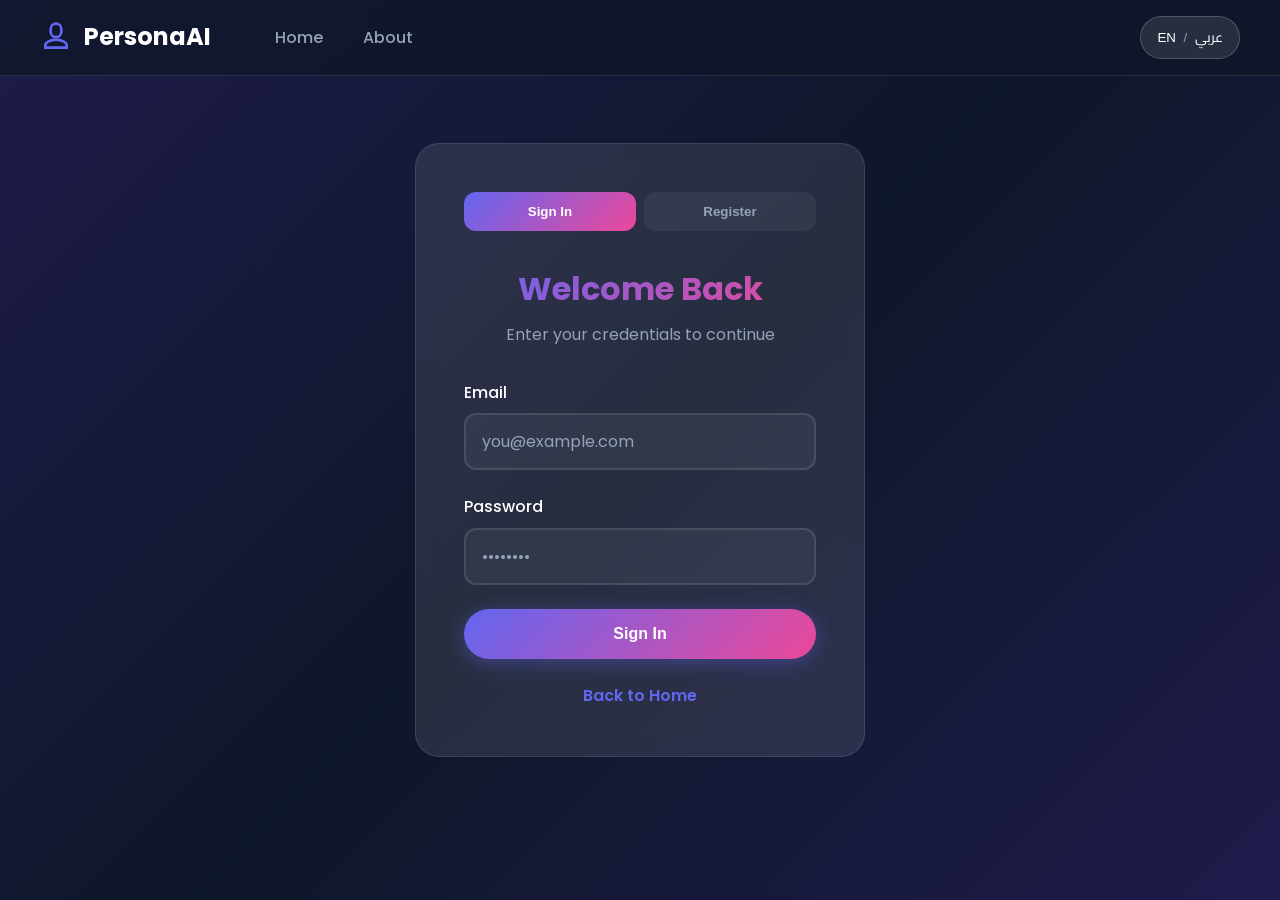
==== profile.html @ 6e39f54a "fix: simplified Flask for Vercel zero-config" ====
<!DOCTYPE html>
<html lang="en" dir="ltr">
<head>
    <meta charset="UTF-8">
    <meta name="viewport" content="width=device-width, initial-scale=1.0">
    <title>My Profile - PersonaAI</title>
    <link rel="preconnect" href="https://fonts.googleapis.com">
    <link rel="preconnect" href="https://fonts.gstatic.com" crossorigin>
    <link href="https://fonts.googleapis.com/css2?family=Cairo:wght@400;600;700&family=Poppins:wght@400;500;600;700&display=swap" rel="stylesheet">
    <link rel="stylesheet" href="css/style.css">
    <style>
        .page-content {
            padding-top: 100px;
            min-height: 100vh;
        }
        
        .profile-container {
            max-width: 1000px;
            margin: 0 auto;
            padding: 2rem;
            animation: fadeIn 0.5s ease;
        }
        
        @keyframes fadeIn {
            from { opacity: 0; transform: translateY(20px); }
            to { opacity: 1; transform: translateY(0); }
        }
        
        .profile-header {
            text-align: center;
            margin-bottom: 2.5rem;
        }
        
        .profile-header h1 {
            font-size: 2.5rem;
            background: var(--gradient-primary);
            -webkit-background-clip: text;
            -webkit-text-fill-color: transparent;
            background-clip: text;
            margin-bottom: 0.5rem;
        }
        
        .user-info-card {
            background: var(--bg-card);
            border: 1px solid rgba(255, 255, 255, 0.1);
            border-radius: 1.5rem;
            padding: 2rem;
            margin-bottom: 2rem;
            backdrop-filter: blur(10px);
            transition: all 0.3s ease;
        }
        
        .user-info-card:hover {
            border-color: var(--primary);
        }
        
        .user-name-display {
            font-size: 2rem;
            font-weight: 700;
            margin-bottom: 0.5rem;
        }
        
        .user-email-display {
            color: var(--text-secondary);
            font-size: 1.1rem;
            margin-bottom: 1.5rem;
        }
        
        .user-details-grid {
            display: grid;
            grid-template-columns: repeat(auto-fit, minmax(200px, 1fr));
            gap: 1.5rem;
        }
        
        .detail-card {
            background: rgba(99, 102, 241, 0.1);
            padding: 1.25rem;
            border-radius: 1rem;
            transition: all 0.3s ease;
        }
        
        .detail-card:hover {
            background: rgba(99, 102, 241, 0.15);
            transform: translateY(-2px);
        }
        
        .detail-label {
            font-size: 0.9rem;
            color: var(--text-secondary);
            margin-bottom: 0.5rem;
        }
        
        .detail-value {
            font-size: 1.2rem;
            font-weight: 600;
            color: var(--primary);
        }
        
        .section-card {
            background: var(--bg-card);
            border: 1px solid rgba(255, 255, 255, 0.1);
            border-radius: 1.5rem;
            padding: 2rem;
            margin-bottom: 2rem;
            backdrop-filter: blur(10px);
            transition: all 0.3s ease;
        }
        
        .section-card:hover {
            border-color: var(--primary);
        }
        
        .section-card h2 {
            font-size: 1.5rem;
            color: var(--primary);
            margin-bottom: 1.5rem;
        }
        
        .personality-type-display {
            text-align: center;
            padding: 2rem;
            background: linear-gradient(135deg, rgba(99, 102, 241, 0.15) 0%, rgba(236, 72, 153, 0.15) 100%);
            border-radius: 1rem;
            margin-bottom: 1.5rem;
        }
        
        .personality-type-display h3 {
            font-size: 1.5rem;
            color: var(--secondary);
            margin-bottom: 0.5rem;
        }
        
        .personality-type-display p {
            color: var(--text-secondary);
        }
        
        .trait-row {
            margin-bottom: 1.25rem;
        }
        
        .trait-header {
            display: flex;
            justify-content: space-between;
            margin-bottom: 0.5rem;
        }
        
        .trait-name {
            font-weight: 600;
        }
        
        .trait-score {
            color: var(--primary);
            font-weight: 700;
        }
        
        .trait-bar-bg {
            background: rgba(255, 255, 255, 0.1);
            border-radius: 10px;
            height: 20px;
            overflow: hidden;
        }
        
        .trait-bar {
            height: 100%;
            background: var(--gradient-primary);
            border-radius: 10px;
            transition: width 1s ease;
        }
        
        .career-grid-display {
            display: grid;
            grid-template-columns: repeat(auto-fit, minmax(250px, 1fr));
            gap: 1.5rem;
        }
        
        .career-item {
            background: rgba(255, 255, 255, 0.05);
            border: 1px solid rgba(255, 255, 255, 0.1);
            border-radius: 1rem;
            padding: 1.5rem;
            transition: all 0.3s ease;
        }
        
        .career-item:hover {
            border-color: var(--primary);
            transform: translateY(-5px);
            box-shadow: 0 10px 30px rgba(99, 102, 241, 0.2);
        }
        
        .career-title {
            font-size: 1.1rem;
            font-weight: 700;
            color: var(--primary);
            margin-bottom: 0.75rem;
        }
        
        .career-match-badge {
            display: inline-block;
            background: var(--gradient-primary);
            color: white;
            padding: 0.25rem 0.75rem;
            border-radius: 1rem;
            font-size: 0.85rem;
            font-weight: 600;
            margin-bottom: 0.75rem;
        }
        
        .career-description {
            color: var(--text-secondary);
            font-size: 0.95rem;
            line-height: 1.5;
        }
        
        .action-buttons {
            display: flex;
            gap: 1.5rem;
            justify-content: center;
            margin-top: 2rem;
            flex-wrap: wrap;
        }
        
        .action-btn {
            padding: 1rem 2rem;
            border: none;
            border-radius: 3rem;
            font-size: 1rem;
            font-weight: 600;
            cursor: pointer;
            transition: all 0.3s ease;
            text-decoration: none;
            text-align: center;
        }
        
        .btn-action-primary {
            background: var(--gradient-primary);
            color: white;
            box-shadow: 0 4px 20px rgba(99, 102, 241, 0.4);
        }
        
        .btn-action-primary:hover {
            transform: translateY(-3px);
            box-shadow: 0 8px 30px rgba(99, 102, 241, 0.6);
        }
        
        .btn-action-secondary {
            background: rgba(255, 255, 255, 0.1);
            color: white;
            border: 2px solid rgba(255, 255, 255, 0.2);
        }
        
        .btn-action-secondary:hover {
            background: rgba(255, 255, 255, 0.2);
            border-color: var(--primary);
        }
        
        .btn-action-danger {
            background: rgba(239, 68, 68, 0.2);
            color: #ef4444;
            border: 2px solid transparent;
        }
        
        .btn-action-danger:hover {
            background: rgba(239, 68, 68, 0.3);
            border-color: #ef4444;
        }
        
        .loading-state {
            text-align: center;
            padding: 4rem 2rem;
        }
        
        .spinner {
            width: 50px;
            height: 50px;
            border: 4px solid rgba(255, 255, 255, 0.1);
            border-top-color: var(--primary);
            border-radius: 50%;
            animation: spin 1s linear infinite;
            margin: 0 auto 1.5rem;
        }
        
        @keyframes spin {
            to { transform: rotate(360deg); }
        }
        
        .logout-section {
            text-align: center;
            margin-top: 3rem;
            padding-top: 2rem;
            border-top: 1px solid rgba(255, 255, 255, 0.1);
        }
        
        .users-grid-display {
            display: grid;
            grid-template-columns: repeat(auto-fit, minmax(220px, 1fr));
            gap: 1.5rem;
        }
        
        .user-card {
            background: rgba(255, 255, 255, 0.05);
            border: 1px solid rgba(255, 255, 255, 0.1);
            border-radius: 1rem;
            padding: 1.5rem;
            cursor: pointer;
            transition: all 0.3s ease;
            text-align: center;
        }
        
        .user-card:hover {
            border-color: var(--primary);
            transform: translateY(-5px);
            box-shadow: 0 10px 30px rgba(99, 102, 241, 0.2);
        }
        
        .user-card-avatar {
            width: 60px;
            height: 60px;
            background: var(--gradient-primary);
            border-radius: 50%;
            display: flex;
            align-items: center;
            justify-content: center;
            font-size: 1.5rem;
            font-weight: 700;
            margin: 0 auto 1rem;
        }
        
        .user-card-name {
            font-size: 1.1rem;
            font-weight: 600;
            margin-bottom: 0.5rem;
            color: var(--text-primary);
        }
        
        .user-card-goal {
            font-size: 0.85rem;
            color: var(--text-secondary);
            margin-bottom: 0.75rem;
            display: -webkit-box;
            -webkit-line-clamp: 2;
            -webkit-box-orient: vertical;
            overflow: hidden;
        }
        
        .user-card-match {
            display: inline-block;
            background: rgba(16, 185, 129, 0.2);
            color: #10b981;
            padding: 0.25rem 0.75rem;
            border-radius: 1rem;
            font-size: 0.85rem;
            font-weight: 600;
        }
        
        .similarity-bar {
            height: 6px;
            background: rgba(255, 255, 255, 0.1);
            border-radius: 3px;
            margin-top: 1rem;
            overflow: hidden;
        }
        
        .similarity-bar-fill {
            height: 100%;
            background: var(--gradient-primary);
            border-radius: 3px;
            transition: width 1s ease;
        }
        
        .view-profile-btn {
            display: inline-block;
            margin-top: 1rem;
            padding: 0.5rem 1rem;
            background: transparent;
            border: 1px solid var(--primary);
            color: var(--primary);
            border-radius: 2rem;
            font-size: 0.85rem;
            font-weight: 500;
            cursor: pointer;
            transition: all 0.3s ease;
            text-decoration: none;
        }
        
        .view-profile-btn:hover {
            background: var(--primary);
            color: white;
        }
        
        .empty-state {
            text-align: center;
            padding: 3rem 2rem;
            color: var(--text-secondary);
        }
        
        .empty-state-icon {
            font-size: 3rem;
            margin-bottom: 1rem;
            opacity: 0.5;
        }
        
        @media (max-width: 768px) {
            .profile-container {
                padding: 1rem;
            }
            
            .user-details-grid {
                grid-template-columns: 1fr;
            }
            
            .career-grid-display {
                grid-template-columns: 1fr;
            }
            
            .users-grid-display {
                grid-template-columns: 1fr;
            }
            
            .action-buttons {
                flex-direction: column;
            }
            
            .action-btn {
                width: 100%;
            }
        }
    </style>
</head>
<body>
    <nav class="navbar">
        <div class="nav-container">
            <a href="index.html" class="logo">
                <svg class="logo-icon" viewBox="0 0 24 24" fill="none" stroke="currentColor" stroke-width="2">
                    <path d="M12 2a4 4 0 0 1 4 4v2a4 4 0 0 1-8 0V6a4 4 0 0 1 4-4z"/>
                    <path d="M12 14c-4 0-8 2-8 4v2h16v-2c0-2-4-4-8-4z"/>
                </svg>
                <span data-i18n="logo">PersonaAI</span>
            </a>
            
            <button class="mobile-menu-btn" onclick="toggleMobileMenu()">
                <span></span>
                <span></span>
                <span></span>
            </button>
            
            <div class="nav-menu" id="navMenu">
                <ul class="nav-links">
                    <li><a href="index.html" class="nav-link">Home</a></li>
                    <li><a href="index.html#about" class="nav-link">About</a></li>
                </ul>
                
                <div class="nav-actions">
                    <div class="nav-user" id="navUserProfile">
                        <a href="profile.html" class="nav-profile-link">
                            <div class="user-avatar" id="userAvatar">U</div>
                            <span class="user-name" id="userName">User</span>
                        </a>
                        <a href="#" class="btn btn-outline btn-logout" onclick="handleLogout()">
                            <svg viewBox="0 0 24 24" fill="none" stroke="currentColor" stroke-width="2">
                                <path d="M9 21H5a2 2 0 0 1-2-2V5a2 2 0 0 1 2-2h4"/>
                                <polyline points="16,17 21,12 16,7"/>
                                <line x1="21" y1="12" x2="9" y2="12"/>
                            </svg>
                        </a>
                    </div>
                    
                    <button class="lang-toggle" onclick="toggleLanguage()">
                        <span class="lang-en">EN</span>
                        <span class="lang-separator">/</span>
                        <span class="lang-ar">عربي</span>
                    </button>
                </div>
            </div>
        </div>
    </nav>

    <div class="page-content">
        <div class="profile-container">
            <div class="profile-header">
                <h1 data-i18n="myProfile">My Profile</h1>
            </div>
            
            <div id="loading">
                <div class="loading-state">
                    <div class="spinner"></div>
                    <p data-i18n="loading">Loading profile...</p>
                </div>
            </div>
            
            <div id="content" style="display: none;">
                <div class="user-info-card">
                    <div class="user-name-display" id="userNameDisplay">Loading...</div>
                    <div class="user-email-display" id="userEmailDisplay">...</div>
                    <div class="user-details-grid">
                        <div class="detail-card">
                            <div class="detail-label" data-i18n="ageLabel">Age</div>
                            <div class="detail-value" id="userAge">-</div>
                        </div>
                        <div class="detail-card">
                            <div class="detail-label" data-i18n="careerGoal">Career Goal</div>
                            <div class="detail-value" id="userGoal">-</div>
                        </div>
                    </div>
                </div>
                
                <div class="section-card" id="personalitySection" style="display: none;">
                    <h2 data-i18n="myTraits">My Personality Traits</h2>
                    
                    <div class="personality-type-display">
                        <h3 id="personalityType">Loading...</h3>
                        <p data-i18n="dominantType">Your dominant personality type</p>
                    </div>
                    
                    <div id="traitsContainer"></div>
                </div>
                
                <div class="section-card" id="careersSection" style="display: none;">
                    <h2 data-i18n="myCareers">My Career Matches</h2>
                    <div class="career-grid-display" id="careersContainer"></div>
                </div>
                
                <div class="section-card" id="similarUsersSection" style="display: none;">
                    <h2 data-i18n="similarUsers">People Like You</h2>
                    <p style="color: var(--text-secondary); margin-bottom: 1.5rem;" data-i18n="similarUsersDesc">Connect with people who share similar personality traits and goals</p>
                    <div class="users-grid-display" id="similarUsersContainer"></div>
                </div>
                
                <div class="action-buttons">
                    <a href="quiz-FIXED.html" class="action-btn btn-action-primary" data-i18n="retakeQuiz">Take Quiz Again</a>
                    <a href="index.html" class="action-btn btn-action-secondary" data-i18n="home">Home</a>
                </div>
                
                <div class="logout-section">
                    <button onclick="logout()" class="action-btn btn-action-danger" data-i18n="logoutBtn">Logout</button>
                </div>
            </div>
        </div>
    </div>
    
    <script src="js/i18n.js"></script>
    <script src="js/main.js"></script>
    <script>
        document.addEventListener('DOMContentLoaded', () => {
            loadProfile();
        });
        
        async function loadProfile() {
            const user = JSON.parse(localStorage.getItem('user'));
            
            if (!user) {
                window.location.href = 'login.html';
                return;
            }
            
            const userAvatar = document.getElementById('userAvatar');
            const userName = document.getElementById('userName');
            if (user.name) {
                userAvatar.textContent = user.name.charAt(0).toUpperCase();
                userName.textContent = user.name.split(' ')[0];
            }
            
            try {
                const response = await fetch(`http://localhost:5000/api/personality/get/${user.email}`);
                if (response.ok) {
                    const data = await response.json();
                    displayProfile({ user: user, personality: data });
                    return;
                }
            } catch (error) {
                console.log('Backend not available, using localStorage fallback');
            }
            
            const traits = JSON.parse(localStorage.getItem('personality_traits'));
            if (traits) {
                displayLocalProfile(user, traits);
            } else {
                displayLocalProfile(user, null);
            }
        }
        
        function displayProfile(data) {
            document.getElementById('loading').style.display = 'none';
            document.getElementById('content').style.display = 'block';
            
            document.getElementById('userNameDisplay').textContent = data.user.name || 'Anonymous';
            document.getElementById('userEmailDisplay').textContent = data.user.email || '';
            document.getElementById('userAge').textContent = data.user.age || 'Not set';
            document.getElementById('userGoal').textContent = data.user.goal || 'Not set';
            
            if (data.personality) {
                document.getElementById('personalitySection').style.display = 'block';
                document.getElementById('personalityType').textContent = data.personality.personality_type || 'Balanced';
                
                const traits = [
                    { name: 'Openness', value: data.personality.openness },
                    { name: 'Conscientiousness', value: data.personality.conscientiousness },
                    { name: 'Extraversion', value: data.personality.extraversion },
                    { name: 'Agreeableness', value: data.personality.agreeableness },
                    { name: 'Neuroticism', value: data.personality.neuroticism }
                ];
                
                document.getElementById('traitsContainer').innerHTML = traits.map(trait => `
                    <div class="trait-row">
                        <div class="trait-header">
                            <span class="trait-name">${trait.name}</span>
                            <span class="trait-score">${trait.value}%</span>
                        </div>
                        <div class="trait-bar-bg">
                            <div class="trait-bar" style="width: ${trait.value}%"></div>
                        </div>
                    </div>
                `).join('');
            }
            
            if (data.recommendations && data.recommendations.length > 0) {
                document.getElementById('careersSection').style.display = 'block';
                document.getElementById('careersContainer').innerHTML = data.recommendations.map(career => `
                    <div class="career-item">
                        <div class="career-title">${career.name}</div>
                        <span class="career-match-badge">${career.match_score}% Match</span>
                        <p class="career-description">${career.description || 'Career recommendation based on your personality'}</p>
                    </div>
                `).join('');
            }
            
            if (data.similar_users && data.similar_users.length > 0) {
                displaySimilarUsers(data.similar_users);
            } else {
                const traits = JSON.parse(localStorage.getItem('personality_traits'));
                if (traits) {
                    loadSimilarUsersFromBackend(data.user);
                }
            }
        }
        
        async function loadSimilarUsersFromBackend(userData) {
            try {
                const email = userData.email || userData._id;
                console.log('Fetching similar users for:', email);
                
                const response = await fetch(`http://localhost:5000/api/recommendations/similar-users/${encodeURIComponent(email)}`);
                console.log('Response status:', response.status);
                
                if (response.ok) {
                    const data = await response.json();
                    console.log('Similar users data:', data);
                    
                    if (data.similar_users && data.similar_users.length > 0) {
                        displaySimilarUsers(data.similar_users);
                    } else {
                        const currentLang = localStorage.getItem('lang') || 'en';
                        const t = translations[currentLang];
                        document.getElementById('similarUsersContainer').innerHTML = `<p style="color: var(--text-secondary); text-align: center; padding: 2rem;">${t.noSimilarUsers || 'No similar users found yet. More users need to take the quiz!'}</p>`;
                        document.getElementById('similarUsersSection').style.display = 'block';
                    }
                } else {
                    const currentLang = localStorage.getItem('lang') || 'en';
                    const t = translations[currentLang];
                    document.getElementById('similarUsersContainer').innerHTML = `<p style="color: var(--text-secondary); text-align: center; padding: 2rem;">${t.noSimilarUsers || 'Could not load similar users.'}</p>`;
                    document.getElementById('similarUsersSection').style.display = 'block';
                }
            } catch (error) {
                console.log('Error loading similar users:', error);
                const currentLang = localStorage.getItem('lang') || 'en';
                const t = translations[currentLang];
                document.getElementById('similarUsersContainer').innerHTML = `<p style="color: var(--text-secondary); text-align: center; padding: 2rem;">${t.noSimilarUsers || 'Error loading similar users.'}</p>`;
                document.getElementById('similarUsersSection').style.display = 'block';
            }
        }
        
        function displaySimilarUsers(users) {
            const currentLang = localStorage.getItem('lang') || 'en';
            const t = translations[currentLang];
            
            document.getElementById('similarUsersSection').style.display = 'block';
            document.getElementById('similarUsersContainer').innerHTML = users.map(user => `
                <div class="user-card" onclick="viewUserProfile('${user.user_id}', ${user.similarity})">
                    <div class="user-card-avatar">${(user.name || 'U').charAt(0).toUpperCase()}</div>
                    <div class="user-card-name">${user.name || 'Anonymous'}</div>
                    <div class="user-card-goal">${user.goal || 'No goal set'}</div>
                    <span class="user-card-match">${Math.round(user.similarity)}% Similar</span>
                    <div class="similarity-bar">
                        <div class="similarity-bar-fill" style="width: ${Math.round(user.similarity)}%"></div>
                    </div>
                    <span class="view-profile-btn">${t.viewProfile || 'View Profile'} →</span>
                </div>
            `).join('');
        }
        
        function viewUserProfile(userId, similarity) {
            localStorage.setItem('viewing_user_id', userId);
            localStorage.setItem('viewing_similarity', similarity);
            window.location.href = 'user-profile.html';
        }
        
        function displayLocalProfile(user, traits) {
            document.getElementById('loading').style.display = 'none';
            document.getElementById('content').style.display = 'block';
            
            document.getElementById('userNameDisplay').textContent = user.name || 'Anonymous';
            document.getElementById('userEmailDisplay').textContent = user.email || '';
            document.getElementById('userAge').textContent = user.age || 'Not set';
            document.getElementById('userGoal').textContent = user.goal || 'Not set';
            
            if (traits) {
                document.getElementById('personalitySection').style.display = 'block';
                
                const types = [];
                if (traits.openness > 60) types.push("Explorer");
                if (traits.conscientiousness > 60) types.push("Achiever");
                if (traits.extraversion > 60) types.push("Socializer");
                if (traits.agreeableness > 60) types.push("Helper");
                if (traits.neuroticism < 40) types.push("Stabilizer");
                if (types.length === 0) types.push("Balanced");
                
                document.getElementById('personalityType').textContent = types.slice(0, 2).join(" & ");
                
                document.getElementById('traitsContainer').innerHTML = [
                    { name: 'Openness', value: traits.openness },
                    { name: 'Conscientiousness', value: traits.conscientiousness },
                    { name: 'Extraversion', value: traits.extraversion },
                    { name: 'Agreeableness', value: traits.agreeableness },
                    { name: 'Neuroticism', value: traits.neuroticism }
                ].map(trait => `
                    <div class="trait-row">
                        <div class="trait-header">
                            <span class="trait-name">${trait.name}</span>
                            <span class="trait-score">${trait.value}%</span>
                        </div>
                        <div class="trait-bar-bg">
                            <div class="trait-bar" style="width: ${trait.value}%"></div>
                        </div>
                    </div>
                `).join('');
                
                loadSimilarUsersFromBackend(user);
            }
        }
        
        function logout() {
            if (confirm('Are you sure you want to logout?')) {
                localStorage.clear();
                window.location.href = 'index.html';
            }
        }
    </script>
</body>
</html>
---- css/style.css ----
:root {
    --primary: #6366f1;
    --primary-dark: #4f46e5;
    --secondary: #ec4899;
    --accent: #06b6d4;
    --bg-dark: #0f172a;
    --bg-card: rgba(255, 255, 255, 0.1);
    --text-primary: #ffffff;
    --text-secondary: #94a3b8;
    --gradient-primary: linear-gradient(135deg, var(--primary) 0%, var(--secondary) 100%);
    --gradient-bg: linear-gradient(135deg, #1e1b4b 0%, #0f172a 50%, #1e1b4b 100%);
    --font-en: 'Poppins', sans-serif;
    --font-ar: 'Cairo', sans-serif;
}

* {
    margin: 0;
    padding: 0;
    box-sizing: border-box;
}

body {
    font-family: var(--font-en);
    background: var(--gradient-bg);
    color: var(--text-primary);
    min-height: 100vh;
    line-height: 1.6;
}

[dir="rtl"] body {
    font-family: var(--font-ar);
}

.navbar {
    position: fixed;
    top: 0;
    left: 0;
    right: 0;
    z-index: 100;
    padding: 1rem 2rem;
    background: rgba(15, 23, 42, 0.8);
    backdrop-filter: blur(10px);
    border-bottom: 1px solid rgba(255, 255, 255, 0.1);
}

.nav-container {
    max-width: 1200px;
    margin: 0 auto;
    display: flex;
    justify-content: space-between;
    align-items: center;
}

.logo {
    display: flex;
    align-items: center;
    gap: 0.75rem;
    text-decoration: none;
    color: var(--text-primary);
    font-weight: 700;
    font-size: 1.5rem;
}

.logo-icon {
    width: 32px;
    height: 32px;
    color: var(--primary);
}

.lang-toggle {
    background: var(--bg-card);
    border: 1px solid rgba(255, 255, 255, 0.2);
    color: var(--text-primary);
    padding: 0.5rem 1rem;
    border-radius: 2rem;
    cursor: pointer;
    font-weight: 500;
    transition: all 0.3s ease;
}

.lang-toggle:hover {
    background: rgba(255, 255, 255, 0.2);
}

.lang-separator {
    margin: 0 0.25rem;
    opacity: 0.5;
}

.lang-ar {
    font-family: var(--font-ar);
}

.hero {
    position: relative;
    min-height: 100vh;
    display: flex;
    align-items: center;
    justify-content: center;
    padding: 6rem 2rem 4rem;
    overflow: hidden;
}

.hero-bg {
    position: absolute;
    inset: 0;
    background: radial-gradient(circle at 30% 20%, rgba(99, 102, 241, 0.4) 0%, transparent 50%),
                radial-gradient(circle at 70% 80%, rgba(236, 72, 153, 0.4) 0%, transparent 50%);
    animation: pulse 6s ease-in-out infinite, float 10s ease-in-out infinite;
}

@keyframes pulse {
    0%, 100% { opacity: 0.6; transform: scale(1); }
    50% { opacity: 1; transform: scale(1.05); }
}

@keyframes float {
    0%, 100% { transform: translateY(0) rotate(0deg); }
    33% { transform: translateY(-20px) rotate(2deg); }
    66% { transform: translateY(10px) rotate(-1deg); }
}

.hero-content {
    position: relative;
    text-align: center;
    max-width: 800px;
    animation: fadeInUp 0.8s ease-out;
}

@keyframes fadeInUp {
    from {
        opacity: 0;
        transform: translateY(40px);
    }
    to {
        opacity: 1;
        transform: translateY(0);
    }
}

.hero-title {
    font-size: clamp(2.5rem, 6vw, 4rem);
    font-weight: 700;
    margin-bottom: 1.5rem;
    background: var(--gradient-primary);
    -webkit-background-clip: text;
    -webkit-text-fill-color: transparent;
    background-clip: text;
    animation: shimmer 3s ease-in-out infinite;
}

@keyframes shimmer {
    0%, 100% { filter: brightness(1); }
    50% { filter: brightness(1.2); }
}

.hero-subtitle {
    font-size: clamp(1rem, 2.5vw, 1.25rem);
    color: var(--text-secondary);
    margin-bottom: 2.5rem;
    max-width: 600px;
    margin-left: auto;
    margin-right: auto;
    animation: fadeInUp 0.8s ease-out 0.2s backwards;
}

.hero .btn-primary {
    animation: fadeInUp 0.8s ease-out 0.4s backwards, glow 2s ease-in-out infinite;
}

@keyframes glow {
    0%, 100% { box-shadow: 0 4px 20px rgba(99, 102, 241, 0.4); }
    50% { box-shadow: 0 4px 40px rgba(99, 102, 241, 0.8), 0 0 60px rgba(236, 72, 153, 0.4); }
}

.btn {
    display: inline-block;
    padding: 1rem 2.5rem;
    border-radius: 3rem;
    font-weight: 600;
    text-decoration: none;
    transition: all 0.3s ease;
    cursor: pointer;
    border: none;
    font-size: 1rem;
}

.btn-primary {
    background: var(--gradient-primary);
    color: white;
    box-shadow: 0 4px 20px rgba(99, 102, 241, 0.4);
}

.btn-primary:hover {
    transform: translateY(-3px);
    box-shadow: 0 8px 30px rgba(99, 102, 241, 0.6);
}

.features {
    padding: 5rem 2rem;
    background: rgba(15, 23, 42, 0.5);
}

.features-container {
    max-width: 1200px;
    margin: 0 auto;
}

.section-title {
    text-align: center;
    font-size: 2.5rem;
    margin-bottom: 3rem;
    background: var(--gradient-primary);
    -webkit-background-clip: text;
    -webkit-text-fill-color: transparent;
    background-clip: text;
}

.features-grid {
    display: grid;
    grid-template-columns: repeat(auto-fit, minmax(300px, 1fr));
    gap: 2rem;
}

.feature-card {
    background: var(--bg-card);
    border: 1px solid rgba(255, 255, 255, 0.1);
    border-radius: 1.5rem;
    padding: 2.5rem;
    text-align: center;
    transition: all 0.4s cubic-bezier(0.175, 0.885, 0.32, 1.275);
    backdrop-filter: blur(10px);
    animation: slideInUp 0.6s ease-out backwards;
}

.feature-card:nth-child(1) { animation-delay: 0.1s; }
.feature-card:nth-child(2) { animation-delay: 0.2s; }
.feature-card:nth-child(3) { animation-delay: 0.3s; }

@keyframes slideInUp {
    from {
        opacity: 0;
        transform: translateY(50px);
    }
    to {
        opacity: 1;
        transform: translateY(0);
    }
}

.feature-card:hover {
    transform: translateY(-10px) scale(1.02);
    border-color: var(--primary);
    box-shadow: 0 20px 40px rgba(99, 102, 241, 0.3);
}

.feature-icon {
    width: 80px;
    height: 80px;
    margin: 0 auto 1.5rem;
    background: var(--gradient-primary);
    border-radius: 50%;
    display: flex;
    align-items: center;
    justify-content: center;
    animation: bounce 2s ease-in-out infinite;
}

.feature-card:nth-child(1) .feature-icon { animation-delay: 0s; }
.feature-card:nth-child(2) .feature-icon { animation-delay: 0.3s; }
.feature-card:nth-child(3) .feature-icon { animation-delay: 0.6s; }

@keyframes bounce {
    0%, 100% { transform: translateY(0); }
    50% { transform: translateY(-8px); }
}

.feature-icon svg {
    width: 40px;
    height: 40px;
    color: white;
}

.feature-card h3 {
    font-size: 1.5rem;
    margin-bottom: 1rem;
}

.feature-card p {
    color: var(--text-secondary);
    font-size: 1rem;
}

.about {
    padding: 5rem 2rem;
}

.about-container {
    max-width: 800px;
    margin: 0 auto;
    text-align: center;
}

.about-content h2 {
    font-size: 2rem;
    margin-bottom: 1.5rem;
}

.about-content p {
    color: var(--text-secondary);
    font-size: 1.1rem;
    margin-bottom: 2rem;
}

.trait-list {
    display: flex;
    flex-wrap: wrap;
    gap: 1rem;
    justify-content: center;
}

.trait-badge {
    background: var(--bg-card);
    border: 1px solid var(--primary);
    color: var(--primary);
    padding: 0.5rem 1.25rem;
    border-radius: 2rem;
    font-size: 0.9rem;
    font-weight: 500;
    animation: fadeInUp 0.6s ease-out backwards;
    transition: all 0.3s ease;
}

.trait-badge:nth-child(1) { animation-delay: 0.1s; }
.trait-badge:nth-child(2) { animation-delay: 0.15s; }
.trait-badge:nth-child(3) { animation-delay: 0.2s; }
.trait-badge:nth-child(4) { animation-delay: 0.25s; }
.trait-badge:nth-child(5) { animation-delay: 0.3s; }

.trait-badge:hover {
    background: var(--primary);
    color: white;
    transform: scale(1.1);
}

.footer {
    padding: 2rem;
    text-align: center;
    border-top: 1px solid rgba(255, 255, 255, 0.1);
    color: var(--text-secondary);
}

[dir="rtl"] .logo {
    flex-direction: row-reverse;
}

[dir="rtl"] .nav-container {
    flex-direction: row;
}

[dir="rtl"] .features-grid {
    direction: rtl;
}

@media (max-width: 768px) {
    .navbar {
        padding: 1rem;
    }
    
    .hero {
        padding: 5rem 1.5rem 3rem;
    }
    
    .features {
        padding: 3rem 1.5rem;
    }
    
    .feature-card {
        padding: 2rem;
    }
}

.nav-menu {
    display: flex;
    align-items: center;
    gap: 2rem;
    width: 100%;
    justify-content: space-between;
    margin-left: 3rem;
}

.nav-links {
    display: flex;
    list-style: none;
    gap: 0.5rem;
}

.nav-link {
    color: var(--text-secondary);
    text-decoration: none;
    padding: 0.5rem 1rem;
    border-radius: 0.5rem;
    font-weight: 500;
    transition: all 0.3s ease;
}

.nav-link:hover,
.nav-link.active {
    color: var(--text-primary);
    background: rgba(255, 255, 255, 0.1);
}

.nav-actions {
    display: flex;
    align-items: center;
    gap: 1rem;
}

.nav-auth {
    display: flex;
    gap: 0.75rem;
}

.btn-outline {
    background: transparent;
    border: 2px solid var(--primary);
    color: var(--primary);
    padding: 0.625rem 1.5rem;
}

.btn-outline:hover {
    background: var(--primary);
    color: white;
}

.nav-user {
    display: flex;
    align-items: center;
    gap: 0.75rem;
}

.nav-profile-link {
    display: flex;
    align-items: center;
    gap: 0.75rem;
    text-decoration: none;
    color: var(--text-primary);
    padding: 0.5rem 1rem;
    background: var(--bg-card);
    border: 1px solid rgba(255, 255, 255, 0.2);
    border-radius: 2rem;
    transition: all 0.3s ease;
}

.nav-profile-link:hover {
    background: rgba(255, 255, 255, 0.15);
    border-color: var(--primary);
}

.user-avatar {
    width: 32px;
    height: 32px;
    background: var(--gradient-primary);
    border-radius: 50%;
    display: flex;
    align-items: center;
    justify-content: center;
    font-weight: 700;
    font-size: 0.875rem;
}

.user-name {
    font-weight: 500;
    max-width: 120px;
    overflow: hidden;
    text-overflow: ellipsis;
    white-space: nowrap;
}

.btn-logout {
    padding: 0.5rem;
    width: 40px;
    height: 40px;
    display: flex;
    align-items: center;
    justify-content: center;
    border-radius: 50%;
}

.btn-logout svg {
    width: 18px;
    height: 18px;
}

.mobile-menu-btn {
    display: none;
    flex-direction: column;
    gap: 5px;
    background: none;
    border: none;
    cursor: pointer;
    padding: 0.5rem;
}

.mobile-menu-btn span {
    width: 24px;
    height: 2px;
    background: var(--text-primary);
    border-radius: 2px;
    transition: all 0.3s ease;
}

@media (max-width: 992px) {
    .nav-menu {
        position: fixed;
        top: 70px;
        left: 0;
        right: 0;
        background: rgba(15, 23, 42, 0.98);
        flex-direction: column;
        padding: 2rem;
        gap: 1.5rem;
        transform: translateY(-100%);
        opacity: 0;
        visibility: hidden;
        transition: all 0.3s ease;
        border-bottom: 1px solid rgba(255, 255, 255, 0.1);
    }
    
    .nav-menu.active {
        transform: translateY(0);
        opacity: 1;
        visibility: visible;
    }
    
    .nav-links {
        flex-direction: column;
        width: 100%;
        text-align: center;
    }
    
    .nav-link {
        display: block;
        padding: 1rem;
    }
    
    .nav-actions {
        flex-direction: column;
        width: 100%;
    }
    
    .nav-auth {
        flex-direction: column;
        width: 100%;
    }
    
    .nav-auth .btn {
        width: 100%;
        text-align: center;
    }
    
    .nav-user {
        width: 100%;
        justify-content: center;
    }
    
    .nav-profile-link {
        flex: 1;
        justify-content: center;
    }
    
    .mobile-menu-btn {
        display: flex;
    }
}

[dir="rtl"] .nav-profile-link {
    flex-direction: row-reverse;
}

[dir="rtl"] .nav-menu {
    margin-left: 0;
    margin-right: 3rem;
}

.mobile-menu-btn {
    order: 1;
}

.careers-preview {
    padding: 5rem 2rem;
    background: rgba(15, 23, 42, 0.5);
}

.careers-container {
    max-width: 1200px;
    margin: 0 auto;
}

.careers-grid {
    display: grid;
    grid-template-columns: repeat(auto-fit, minmax(250px, 1fr));
    gap: 2rem;
    margin-bottom: 3rem;
}

.career-preview-card {
    background: var(--bg-card);
    border: 1px solid rgba(255, 255, 255, 0.1);
    border-radius: 1.5rem;
    padding: 2rem;
    text-align: center;
    transition: all 0.4s cubic-bezier(0.175, 0.885, 0.32, 1.275);
    backdrop-filter: blur(10px);
    animation: slideInUp 0.6s ease-out backwards;
}

.career-preview-card:nth-child(1) { animation-delay: 0.15s; }
.career-preview-card:nth-child(2) { animation-delay: 0.25s; }
.career-preview-card:nth-child(3) { animation-delay: 0.35s; }
.career-preview-card:nth-child(4) { animation-delay: 0.45s; }

.career-preview-card:hover {
    transform: translateY(-10px) scale(1.03);
    border-color: var(--primary);
    box-shadow: 0 20px 40px rgba(99, 102, 241, 0.3);
}

.career-icon {
    font-size: 3rem;
    margin-bottom: 1rem;
    animation: iconPulse 2s ease-in-out infinite;
}

.career-preview-card:nth-child(1) .career-icon { animation-delay: 0s; }
.career-preview-card:nth-child(2) .career-icon { animation-delay: 0.2s; }
.career-preview-card:nth-child(3) .career-icon { animation-delay: 0.4s; }
.career-preview-card:nth-child(4) .career-icon { animation-delay: 0.6s; }

@keyframes iconPulse {
    0%, 100% { transform: scale(1); }
    50% { transform: scale(1.1); }
}

.career-preview-card h3 {
    font-size: 1.25rem;
    margin-bottom: 0.5rem;
    color: var(--text-primary);
}

.career-preview-card p {
    color: var(--text-secondary);
    font-size: 0.95rem;
}

.careers-cta {
    text-align: center;
}

.careers-cta .btn {
    animation: fadeInUp 0.6s ease-out 0.5s backwards;
}

@media (max-width: 768px) {
    .careers-grid {
        grid-template-columns: repeat(2, 1fr);
    }
}

@media (max-width: 480px) {
    .careers-grid {
        grid-template-columns: 1fr;
    }
}
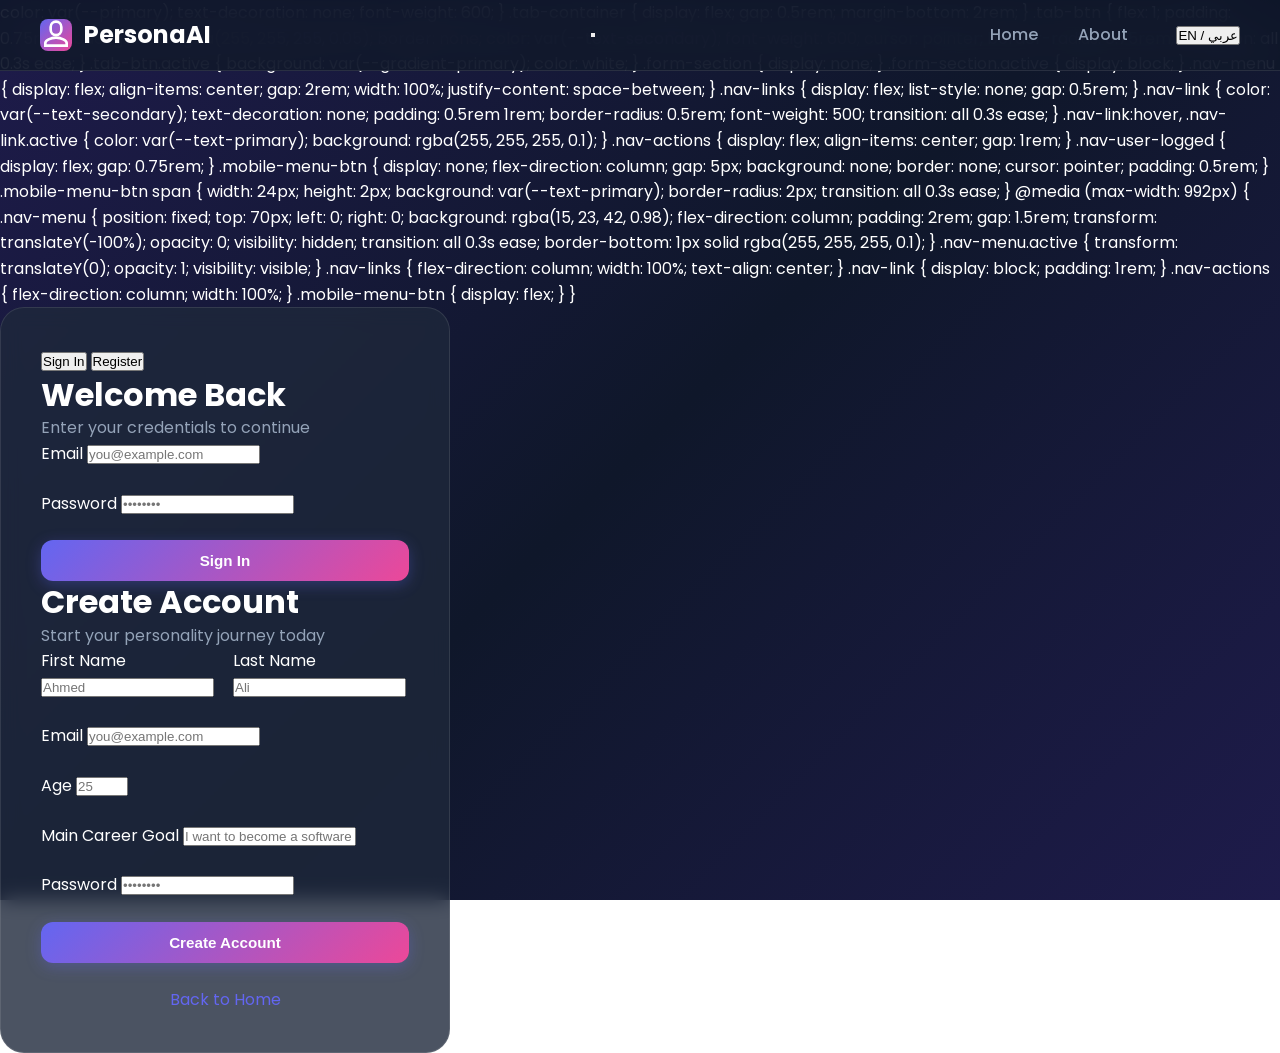
==== commit c8c01b17: "Unified design system across all pages" ====
--- a/profile.html
+++ b/profile.html
@@ -8,311 +8,127 @@
     <link rel="preconnect" href="https://fonts.gstatic.com" crossorigin>
     <link href="https://fonts.googleapis.com/css2?family=Cairo:wght@400;600;700&family=Poppins:wght@400;500;600;700&display=swap" rel="stylesheet">
     <link rel="stylesheet" href="css/style.css">
-    <style>
-        .page-content {
+<style>
+        .profile-wrapper {
             padding-top: 100px;
             min-height: 100vh;
-        }
-        
+            background: linear-gradient(135deg, var(--bg-primary) 0%, var(--bg-secondary) 100%);
+        }
         .profile-container {
-            max-width: 1000px;
+            max-width: 1100px;
             margin: 0 auto;
             padding: 2rem;
             animation: fadeIn 0.5s ease;
         }
-        
-        @keyframes fadeIn {
-            from { opacity: 0; transform: translateY(20px); }
-            to { opacity: 1; transform: translateY(0); }
-        }
-        
-        .profile-header {
+        .user-hero-card {
+            background: var(--bg-card);
+            border: 1px solid var(--border);
+            border-radius: var(--radius-xl);
+            padding: 2.5rem;
+            margin-bottom: 2rem;
             text-align: center;
-            margin-bottom: 2.5rem;
-        }
-        
-        .profile-header h1 {
+            position: relative;
+            overflow: hidden;
+        }
+        .user-hero-card::before {
+            content: '';
+            position: absolute;
+            top: 0;
+            left: 0;
+            right: 0;
+            height: 4px;
+            background: var(--gradient-primary);
+        }
+        .profile-avatar {
+            width: 100px;
+            height: 100px;
+            background: var(--gradient-primary);
+            border-radius: 50%;
+            display: flex;
+            align-items: center;
+            justify-content: center;
             font-size: 2.5rem;
-            background: var(--gradient-primary);
-            -webkit-background-clip: text;
-            -webkit-text-fill-color: transparent;
-            background-clip: text;
-            margin-bottom: 0.5rem;
-        }
-        
-        .user-info-card {
-            background: var(--bg-card);
-            border: 1px solid rgba(255, 255, 255, 0.1);
-            border-radius: 1.5rem;
-            padding: 2rem;
-            margin-bottom: 2rem;
-            backdrop-filter: blur(10px);
-            transition: all 0.3s ease;
-        }
-        
-        .user-info-card:hover {
-            border-color: var(--primary);
-        }
-        
-        .user-name-display {
+            font-weight: 700;
+            color: white;
+            margin: 0 auto 1.5rem;
+        }
+        .profile-name {
             font-size: 2rem;
             font-weight: 700;
-            margin-bottom: 0.5rem;
-        }
-        
-        .user-email-display {
+            margin-bottom: 0.25rem;
+        }
+        .profile-email {
             color: var(--text-secondary);
-            font-size: 1.1rem;
             margin-bottom: 1.5rem;
         }
-        
-        .user-details-grid {
+        .profile-stats {
+            display: flex;
+            justify-content: center;
+            gap: 2rem;
+            padding-top: 1.5rem;
+            border-top: 1px solid var(--border);
+        }
+        .profile-stat-value {
+            font-size: 1.5rem;
+            font-weight: 700;
+            color: var(--primary);
+        }
+        .profile-stat-label {
+            font-size: 0.85rem;
+            color: var(--text-secondary);
+        }
+        .details-grid {
             display: grid;
             grid-template-columns: repeat(auto-fit, minmax(200px, 1fr));
-            gap: 1.5rem;
-        }
-        
-        .detail-card {
-            background: rgba(99, 102, 241, 0.1);
-            padding: 1.25rem;
-            border-radius: 1rem;
-            transition: all 0.3s ease;
-        }
-        
-        .detail-card:hover {
-            background: rgba(99, 102, 241, 0.15);
-            transform: translateY(-2px);
-        }
-        
-        .detail-label {
-            font-size: 0.9rem;
+            gap: 1rem;
+            margin-top: 1.5rem;
+        }
+        .detail-item {
+            background: var(--bg-card-solid);
+            padding: 1rem 1.5rem;
+            border-radius: var(--radius-md);
+            border: 1px solid var(--border);
+        }
+        .detail-item-label {
+            font-size: 0.85rem;
             color: var(--text-secondary);
-            margin-bottom: 0.5rem;
-        }
-        
-        .detail-value {
-            font-size: 1.2rem;
+            margin-bottom: 0.25rem;
+        }
+        .detail-item-value {
             font-weight: 600;
-            color: var(--primary);
-        }
-        
-        .section-card {
-            background: var(--bg-card);
-            border: 1px solid rgba(255, 255, 255, 0.1);
-            border-radius: 1.5rem;
-            padding: 2rem;
-            margin-bottom: 2rem;
-            backdrop-filter: blur(10px);
-            transition: all 0.3s ease;
-        }
-        
-        .section-card:hover {
+        }
+        .trait-detail-card {
+            background: var(--bg-card-solid);
+            padding: 1.5rem;
+            border-radius: var(--radius-lg);
+            margin-bottom: 1rem;
+            border-left: 4px solid var(--primary);
+        }
+        .trait-detail-card.high { border-left-color: var(--success); }
+        .trait-detail-card.medium { border-left-color: var(--warning); }
+        .trait-detail-card.low { border-left-color: var(--danger); }
+        .career-card {
+            background: var(--bg-card-solid);
+            padding: 1.5rem;
+            border-radius: var(--radius-lg);
+            border: 1px solid var(--border);
+        }
+        .career-card:hover {
             border-color: var(--primary);
-        }
-        
-        .section-card h2 {
-            font-size: 1.5rem;
-            color: var(--primary);
-            margin-bottom: 1.5rem;
-        }
-        
-        .personality-type-display {
+            transform: translateY(-4px);
+        }
+        .similar-user-card {
+            background: var(--bg-card-solid);
+            padding: 1.5rem;
+            border-radius: var(--radius-lg);
             text-align: center;
-            padding: 2rem;
-            background: linear-gradient(135deg, rgba(99, 102, 241, 0.15) 0%, rgba(236, 72, 153, 0.15) 100%);
-            border-radius: 1rem;
-            margin-bottom: 1.5rem;
-        }
-        
-        .personality-type-display h3 {
-            font-size: 1.5rem;
-            color: var(--secondary);
-            margin-bottom: 0.5rem;
-        }
-        
-        .personality-type-display p {
-            color: var(--text-secondary);
-        }
-        
-        .trait-row {
-            margin-bottom: 1.25rem;
-        }
-        
-        .trait-header {
-            display: flex;
-            justify-content: space-between;
-            margin-bottom: 0.5rem;
-        }
-        
-        .trait-name {
-            font-weight: 600;
-        }
-        
-        .trait-score {
-            color: var(--primary);
-            font-weight: 700;
-        }
-        
-        .trait-bar-bg {
-            background: rgba(255, 255, 255, 0.1);
-            border-radius: 10px;
-            height: 20px;
-            overflow: hidden;
-        }
-        
-        .trait-bar {
-            height: 100%;
-            background: var(--gradient-primary);
-            border-radius: 10px;
-            transition: width 1s ease;
-        }
-        
-        .career-grid-display {
-            display: grid;
-            grid-template-columns: repeat(auto-fit, minmax(250px, 1fr));
-            gap: 1.5rem;
-        }
-        
-        .career-item {
-            background: rgba(255, 255, 255, 0.05);
-            border: 1px solid rgba(255, 255, 255, 0.1);
-            border-radius: 1rem;
-            padding: 1.5rem;
-            transition: all 0.3s ease;
-        }
-        
-        .career-item:hover {
+            cursor: pointer;
+            border: 1px solid var(--border);
+        }
+        .similar-user-card:hover {
             border-color: var(--primary);
-            transform: translateY(-5px);
-            box-shadow: 0 10px 30px rgba(99, 102, 241, 0.2);
-        }
-        
-        .career-title {
-            font-size: 1.1rem;
-            font-weight: 700;
-            color: var(--primary);
-            margin-bottom: 0.75rem;
-        }
-        
-        .career-match-badge {
-            display: inline-block;
-            background: var(--gradient-primary);
-            color: white;
-            padding: 0.25rem 0.75rem;
-            border-radius: 1rem;
-            font-size: 0.85rem;
-            font-weight: 600;
-            margin-bottom: 0.75rem;
-        }
-        
-        .career-description {
-            color: var(--text-secondary);
-            font-size: 0.95rem;
-            line-height: 1.5;
-        }
-        
-        .action-buttons {
-            display: flex;
-            gap: 1.5rem;
-            justify-content: center;
-            margin-top: 2rem;
-            flex-wrap: wrap;
-        }
-        
-        .action-btn {
-            padding: 1rem 2rem;
-            border: none;
-            border-radius: 3rem;
-            font-size: 1rem;
-            font-weight: 600;
-            cursor: pointer;
-            transition: all 0.3s ease;
-            text-decoration: none;
-            text-align: center;
-        }
-        
-        .btn-action-primary {
-            background: var(--gradient-primary);
-            color: white;
-            box-shadow: 0 4px 20px rgba(99, 102, 241, 0.4);
-        }
-        
-        .btn-action-primary:hover {
-            transform: translateY(-3px);
-            box-shadow: 0 8px 30px rgba(99, 102, 241, 0.6);
-        }
-        
-        .btn-action-secondary {
-            background: rgba(255, 255, 255, 0.1);
-            color: white;
-            border: 2px solid rgba(255, 255, 255, 0.2);
-        }
-        
-        .btn-action-secondary:hover {
-            background: rgba(255, 255, 255, 0.2);
-            border-color: var(--primary);
-        }
-        
-        .btn-action-danger {
-            background: rgba(239, 68, 68, 0.2);
-            color: #ef4444;
-            border: 2px solid transparent;
-        }
-        
-        .btn-action-danger:hover {
-            background: rgba(239, 68, 68, 0.3);
-            border-color: #ef4444;
-        }
-        
-        .loading-state {
-            text-align: center;
-            padding: 4rem 2rem;
-        }
-        
-        .spinner {
-            width: 50px;
-            height: 50px;
-            border: 4px solid rgba(255, 255, 255, 0.1);
-            border-top-color: var(--primary);
-            border-radius: 50%;
-            animation: spin 1s linear infinite;
-            margin: 0 auto 1.5rem;
-        }
-        
-        @keyframes spin {
-            to { transform: rotate(360deg); }
-        }
-        
-        .logout-section {
-            text-align: center;
-            margin-top: 3rem;
-            padding-top: 2rem;
-            border-top: 1px solid rgba(255, 255, 255, 0.1);
-        }
-        
-        .users-grid-display {
-            display: grid;
-            grid-template-columns: repeat(auto-fit, minmax(220px, 1fr));
-            gap: 1.5rem;
-        }
-        
-        .user-card {
-            background: rgba(255, 255, 255, 0.05);
-            border: 1px solid rgba(255, 255, 255, 0.1);
-            border-radius: 1rem;
-            padding: 1.5rem;
-            cursor: pointer;
-            transition: all 0.3s ease;
-            text-align: center;
-        }
-        
-        .user-card:hover {
-            border-color: var(--primary);
-            transform: translateY(-5px);
-            box-shadow: 0 10px 30px rgba(99, 102, 241, 0.2);
-        }
-        
-        .user-card-avatar {
+        }
+        .similar-user-avatar {
             width: 60px;
             height: 60px;
             background: var(--gradient-primary);
@@ -323,106 +139,6 @@
             font-size: 1.5rem;
             font-weight: 700;
             margin: 0 auto 1rem;
-        }
-        
-        .user-card-name {
-            font-size: 1.1rem;
-            font-weight: 600;
-            margin-bottom: 0.5rem;
-            color: var(--text-primary);
-        }
-        
-        .user-card-goal {
-            font-size: 0.85rem;
-            color: var(--text-secondary);
-            margin-bottom: 0.75rem;
-            display: -webkit-box;
-            -webkit-line-clamp: 2;
-            -webkit-box-orient: vertical;
-            overflow: hidden;
-        }
-        
-        .user-card-match {
-            display: inline-block;
-            background: rgba(16, 185, 129, 0.2);
-            color: #10b981;
-            padding: 0.25rem 0.75rem;
-            border-radius: 1rem;
-            font-size: 0.85rem;
-            font-weight: 600;
-        }
-        
-        .similarity-bar {
-            height: 6px;
-            background: rgba(255, 255, 255, 0.1);
-            border-radius: 3px;
-            margin-top: 1rem;
-            overflow: hidden;
-        }
-        
-        .similarity-bar-fill {
-            height: 100%;
-            background: var(--gradient-primary);
-            border-radius: 3px;
-            transition: width 1s ease;
-        }
-        
-        .view-profile-btn {
-            display: inline-block;
-            margin-top: 1rem;
-            padding: 0.5rem 1rem;
-            background: transparent;
-            border: 1px solid var(--primary);
-            color: var(--primary);
-            border-radius: 2rem;
-            font-size: 0.85rem;
-            font-weight: 500;
-            cursor: pointer;
-            transition: all 0.3s ease;
-            text-decoration: none;
-        }
-        
-        .view-profile-btn:hover {
-            background: var(--primary);
-            color: white;
-        }
-        
-        .empty-state {
-            text-align: center;
-            padding: 3rem 2rem;
-            color: var(--text-secondary);
-        }
-        
-        .empty-state-icon {
-            font-size: 3rem;
-            margin-bottom: 1rem;
-            opacity: 0.5;
-        }
-        
-        @media (max-width: 768px) {
-            .profile-container {
-                padding: 1rem;
-            }
-            
-            .user-details-grid {
-                grid-template-columns: 1fr;
-            }
-            
-            .career-grid-display {
-                grid-template-columns: 1fr;
-            }
-            
-            .users-grid-display {
-                grid-template-columns: 1fr;
-            }
-            
-            .action-buttons {
-                flex-direction: column;
-            }
-            
-            .action-btn {
-                width: 100%;
-            }
         }
     </style>
 </head>
@@ -474,11 +190,91 @@
         </div>
     </nav>
 
-    <div class="page-content">
+<div class="profile-wrapper">
         <div class="profile-container">
-            <div class="profile-header">
-                <h1 data-i18n="myProfile">My Profile</h1>
+            <div id="loading" class="loading-container">
+                <div class="spinner"></div>
+                <p class="loading-text">Loading your profile...</p>
             </div>
+
+            <div id="content" style="display: none;">
+                <div class="user-hero-card">
+                    <div class="profile-avatar" id="userAvatarLarge">?</div>
+                    <div class="profile-name" id="userNameDisplay">Loading...</div>
+                    <div class="profile-email" id="userEmailDisplay">...</div>
+                    
+                    <div class="profile-stats">
+                        <div>
+                            <div class="profile-stat-value" id="quizCount">1</div>
+                            <div class="profile-stat-label">Quiz Taken</div>
+                        </div>
+                        <div>
+                            <div class="profile-stat-value" id="traitHigh">-</div>
+                            <div class="profile-stat-label">Strongest Trait</div>
+                        </div>
+                        <div>
+                            <div class="profile-stat-value" id="traitLow">-</div>
+                            <div class="profile-stat-label">Lowest Trait</div>
+                        </div>
+                    </div>
+                    
+                    <div class="details-grid">
+                        <div class="detail-item">
+                            <div class="detail-item-label">Email</div>
+                            <div class="detail-item-value" id="userEmail">-</div>
+                        </div>
+                        <div class="detail-item">
+                            <div class="detail-item-label">Age</div>
+                            <div class="detail-item-value" id="userAge">-</div>
+                        </div>
+                        <div class="detail-item">
+                            <div class="detail-item-label">Career Goal</div>
+                            <div class="detail-item-value" id="userGoal">-</div>
+                        </div>
+                    </div>
+                </div>
+                
+                <div class="section-card" id="personalitySection" style="display: none;">
+                    <div class="section-header">
+                        <div class="section-icon">🧠</div>
+                        <h2 class="section-title">My Personality Traits</h2>
+                    </div>
+                    
+                    <div class="personality-type-display" style="text-align: center; padding: 2rem; background: linear-gradient(135deg, rgba(99, 102, 241, 0.1) 0%, rgba(236, 72, 153, 0.1) 100%); border-radius: var(--radius-lg); margin-bottom: 2rem;">
+                        <h3 id="personalityType" style="font-size: 2rem; background: var(--gradient-primary); -webkit-background-clip: text; -webkit-text-fill-color: transparent; margin-bottom: 0.5rem;">Loading...</h3>
+                        <p style="color: var(--text-secondary);">Your dominant personality type based on the Big Five model</p>
+                    </div>
+                    
+                    <div id="traitsContainer"></div>
+                </div>
+                
+                <div class="section-card" id="careersSection" style="display: none;">
+                    <div class="section-header">
+                        <div class="section-icon">💼</div>
+                        <h2 class="section-title">My Career Matches</h2>
+                    </div>
+                    <div class="career-grid" id="careersContainer"></div>
+                </div>
+                
+                <div class="section-card" id="similarUsersSection" style="display: none;">
+                    <div class="section-header">
+                        <div class="section-icon">👥</div>
+                        <h2 class="section-title">People Like You</h2>
+                    </div>
+                    <div class="user-grid" id="similarUsersContainer"></div>
+                </div>
+                
+                <div class="action-buttons" style="display: flex; gap: 1rem; justify-content: center; margin-top: 2rem;">
+                    <a href="quiz-FIXED.html" class="btn btn-primary">Take Quiz Again</a>
+                    <a href="index.html" class="btn btn-secondary">Home</a>
+                </div>
+                
+                <div style="text-align: center; margin-top: 1.5rem;">
+                    <button onclick="logout()" class="btn btn-danger">Logout</button>
+                </div>
+            </div>
+        </div>
+    </div>
             
             <div id="loading">
                 <div class="loading-state">
@@ -489,9 +285,30 @@
             
             <div id="content" style="display: none;">
                 <div class="user-info-card">
+                    <div class="user-avatar-large" id="userAvatarLarge">?</div>
                     <div class="user-name-display" id="userNameDisplay">Loading...</div>
                     <div class="user-email-display" id="userEmailDisplay">...</div>
+                    
+                    <div class="user-stats">
+                        <div class="stat-item">
+                            <div class="stat-value" id="quizCount">1</div>
+                            <div class="stat-label">Quiz Taken</div>
+                        </div>
+                        <div class="stat-item">
+                            <div class="stat-value" id="traitHigh">-</div>
+                            <div class="stat-label">Strongest Trait</div>
+                        </div>
+                        <div class="stat-item">
+                            <div class="stat-value" id="traitLow">-</div>
+                            <div class="stat-label">Lowest Trait</div>
+                        </div>
+                    </div>
+                    
                     <div class="user-details-grid">
+                        <div class="detail-card">
+                            <div class="detail-label">Email</div>
+                            <div class="detail-value" id="userEmail">-</div>
+                        </div>
                         <div class="detail-card">
                             <div class="detail-label" data-i18n="ageLabel">Age</div>
                             <div class="detail-value" id="userAge">-</div>
@@ -504,11 +321,11 @@
                 </div>
                 
                 <div class="section-card" id="personalitySection" style="display: none;">
-                    <h2 data-i18n="myTraits">My Personality Traits</h2>
+                    <h2><span class="section-icon">🧠</span> My Personality Traits</h2>
                     
                     <div class="personality-type-display">
                         <h3 id="personalityType">Loading...</h3>
-                        <p data-i18n="dominantType">Your dominant personality type</p>
+                        <p>Your dominant personality type based on the Big Five model</p>
                     </div>
                     
                     <div id="traitsContainer"></div>
@@ -537,6 +354,7 @@
         </div>
     </div>
     
+    <script src="js/api-client.js"></script>
     <script src="js/i18n.js"></script>
     <script src="js/main.js"></script>
     <script>
@@ -560,14 +378,22 @@
             }
             
             try {
-                const response = await fetch(`http://localhost:5000/api/personality/get/${user.email}`);
-                if (response.ok) {
-                    const data = await response.json();
-                    displayProfile({ user: user, personality: data });
-                    return;
+                const data = await api.getPersonality(user.email);
+                if (data && data.success && data.personality && data.personality.traits) {
+                    const pers = data.personality;
+                    displayProfile({ 
+                        user: user, 
+                        personality: { 
+                            ...pers.traits,
+                            personality_type: pers.personality_type 
+                        } 
+                    });
+                } else {
+                    displayLocalProfile(user, null);
                 }
+                return;
             } catch (error) {
-                console.log('Backend not available, using localStorage fallback');
+                console.log('API error, using localStorage fallback');
             }
             
             const traits = JSON.parse(localStorage.getItem('personality_traits'));
@@ -582,8 +408,13 @@
             document.getElementById('loading').style.display = 'none';
             document.getElementById('content').style.display = 'block';
             
-            document.getElementById('userNameDisplay').textContent = data.user.name || 'Anonymous';
+            const name = data.user.name || 'Anonymous';
+            const firstLetter = name.charAt(0).toUpperCase();
+            
+            document.getElementById('userAvatarLarge').textContent = firstLetter;
+            document.getElementById('userNameDisplay').textContent = name;
             document.getElementById('userEmailDisplay').textContent = data.user.email || '';
+            document.getElementById('userEmail').textContent = data.user.email || '-';
             document.getElementById('userAge').textContent = data.user.age || 'Not set';
             document.getElementById('userGoal').textContent = data.user.goal || 'Not set';
             
@@ -591,23 +422,40 @@
                 document.getElementById('personalitySection').style.display = 'block';
                 document.getElementById('personalityType').textContent = data.personality.personality_type || 'Balanced';
                 
-                const traits = [
-                    { name: 'Openness', value: data.personality.openness },
-                    { name: 'Conscientiousness', value: data.personality.conscientiousness },
-                    { name: 'Extraversion', value: data.personality.extraversion },
-                    { name: 'Agreeableness', value: data.personality.agreeableness },
-                    { name: 'Neuroticism', value: data.personality.neuroticism }
+                // Calculate strongest and lowest traits
+                const traits = data.personality;
+                const traitValues = [
+                    { name: 'Openness', value: traits.openness || 0 },
+                    { name: 'Conscientiousness', value: traits.conscientiousness || 0 },
+                    { name: 'Extraversion', value: traits.extraversion || 0 },
+                    { name: 'Agreeableness', value: traits.agreeableness || 0 },
+                    { name: 'Neuroticism', value: traits.neuroticism || 0 }
                 ];
                 
-                document.getElementById('traitsContainer').innerHTML = traits.map(trait => `
-                    <div class="trait-row">
+                const sortedTraits = [...traitValues].sort((a, b) => b.value - a.value);
+                document.getElementById('traitHigh').textContent = sortedTraits[0].name.split(' ')[0];
+                document.getElementById('traitLow').textContent = sortedTraits[sortedTraits.length - 1].name.split(' ')[0];
+                
+                const traitDescriptions = {
+                    openness: { name: 'Openness to Experience', desc: 'Creativity, curiosity, and willingness to try new things' },
+                    conscientiousness: { name: 'Conscientiousness', desc: 'Organization, responsibility, and self-discipline' },
+                    extraversion: { name: 'Extraversion', desc: 'Sociability, energy, and assertiveness in social situations' },
+                    agreeableness: { name: 'Agreeableness', desc: 'Cooperation, trust, and helpfulness toward others' },
+                    neuroticism: { name: 'Emotional Stability', desc: 'Emotional stability and ability to handle stress' }
+                };
+                
+                document.getElementById('traitsContainer').innerHTML = traitValues.map(trait => `
+                    <div class="trait-detail-card" style="border-left-color: ${trait.value > 60 ? '#10b981' : trait.value < 40 ? '#ef4444' : '#6366f1'}">
                         <div class="trait-header">
-                            <span class="trait-name">${trait.name}</span>
-                            <span class="trait-score">${trait.value}%</span>
+                            <span class="trait-name">
+                                <strong>${traitDescriptions[trait.name.toLowerCase()]?.name || trait.name}</strong>
+                            </span>
+                            <span class="trait-score">${Math.round(trait.value)}%</span>
                         </div>
                         <div class="trait-bar-bg">
                             <div class="trait-bar" style="width: ${trait.value}%"></div>
                         </div>
+                        <p class="trait-description">${traitDescriptions[trait.name.toLowerCase()]?.desc || ''}</p>
                     </div>
                 `).join('');
             }
@@ -619,8 +467,13 @@
                         <div class="career-title">${career.name}</div>
                         <span class="career-match-badge">${career.match_score}% Match</span>
                         <p class="career-description">${career.description || 'Career recommendation based on your personality'}</p>
+                        <div class="career-skills">
+                            ${(career.skills || []).map(s => `<span class="skill-tag">${s}</span>`).join('')}
+                        </div>
                     </div>
                 `).join('');
+            } else {
+                loadCareerRecommendations(data.personality);
             }
             
             if (data.similar_users && data.similar_users.length > 0) {
@@ -633,37 +486,45 @@
             }
         }
         
-        async function loadSimilarUsersFromBackend(userData) {
+        async function loadCareerRecommendations(traits) {
+            try {
+                const data = await api.getCareers(traits);
+                if (data && data.success && data.careers && data.careers.length > 0) {
+                    document.getElementById('careersSection').style.display = 'block';
+                    document.getElementById('careersContainer').innerHTML = data.careers.map(career => `
+                        <div class="career-item">
+                            <div class="career-title">${career.name}</div>
+                            <span class="career-match-badge">${career.match_score}% Match</span>
+                            <p class="career-description">${career.description || 'Career recommendation based on your personality'}</p>
+                            <div class="career-skills">
+                                ${(career.skills || []).map(s => `<span class="skill-tag">${s}</span>`).join('')}
+                            </div>
+                        </div>
+                    `).join('');
+                }
+            } catch (e) {
+                console.log('Could not load careers');
+            }
+        }
+        
+async function loadSimilarUsersFromBackend(userData) {
             try {
                 const email = userData.email || userData._id;
-                console.log('Fetching similar users for:', email);
-                
-                const response = await fetch(`http://localhost:5000/api/recommendations/similar-users/${encodeURIComponent(email)}`);
-                console.log('Response status:', response.status);
-                
-                if (response.ok) {
-                    const data = await response.json();
-                    console.log('Similar users data:', data);
-                    
-                    if (data.similar_users && data.similar_users.length > 0) {
-                        displaySimilarUsers(data.similar_users);
-                    } else {
-                        const currentLang = localStorage.getItem('lang') || 'en';
-                        const t = translations[currentLang];
-                        document.getElementById('similarUsersContainer').innerHTML = `<p style="color: var(--text-secondary); text-align: center; padding: 2rem;">${t.noSimilarUsers || 'No similar users found yet. More users need to take the quiz!'}</p>`;
-                        document.getElementById('similarUsersSection').style.display = 'block';
-                    }
+                const data = await api.getSimilarUsers(email);
+                
+                if (data && data.success && data.similar_users && data.similar_users.length > 0) {
+                    displaySimilarUsers(data.similar_users);
                 } else {
                     const currentLang = localStorage.getItem('lang') || 'en';
                     const t = translations[currentLang];
-                    document.getElementById('similarUsersContainer').innerHTML = `<p style="color: var(--text-secondary); text-align: center; padding: 2rem;">${t.noSimilarUsers || 'Could not load similar users.'}</p>`;
+                    document.getElementById('similarUsersContainer').innerHTML = `<p style="color: var(--text-secondary); text-align: center; padding: 2rem;">${t.noSimilarUsers || 'No similar users found yet.'}</p>`;
                     document.getElementById('similarUsersSection').style.display = 'block';
                 }
             } catch (error) {
                 console.log('Error loading similar users:', error);
                 const currentLang = localStorage.getItem('lang') || 'en';
                 const t = translations[currentLang];
-                document.getElementById('similarUsersContainer').innerHTML = `<p style="color: var(--text-secondary); text-align: center; padding: 2rem;">${t.noSimilarUsers || 'Error loading similar users.'}</p>`;
+                document.getElementById('similarUsersContainer').innerHTML = `<p style="color: var(--text-secondary); text-align: center; padding: 2rem;">${t.noSimilarUsers || 'Could not load.'}</p>`;
                 document.getElementById('similarUsersSection').style.display = 'block';
             }
         }
@@ -674,7 +535,7 @@
             
             document.getElementById('similarUsersSection').style.display = 'block';
             document.getElementById('similarUsersContainer').innerHTML = users.map(user => `
-                <div class="user-card" onclick="viewUserProfile('${user.user_id}', ${user.similarity})">
+                <div class="user-card" onclick="viewUserProfile('${user.email}', ${user.similarity})">
                     <div class="user-card-avatar">${(user.name || 'U').charAt(0).toUpperCase()}</div>
                     <div class="user-card-name">${user.name || 'Anonymous'}</div>
                     <div class="user-card-goal">${user.goal || 'No goal set'}</div>
@@ -687,18 +548,23 @@
             `).join('');
         }
         
-        function viewUserProfile(userId, similarity) {
-            localStorage.setItem('viewing_user_id', userId);
-            localStorage.setItem('viewing_similarity', similarity);
-            window.location.href = 'user-profile.html';
+        function viewUserProfile(userEmail, similarity) {
+            const params = new URLSearchParams({
+                email: userEmail,
+                similarity: similarity || 0
+            });
+            window.location.href = `user-profile.html?${params.toString()}`;
         }
         
         function displayLocalProfile(user, traits) {
             document.getElementById('loading').style.display = 'none';
             document.getElementById('content').style.display = 'block';
             
-            document.getElementById('userNameDisplay').textContent = user.name || 'Anonymous';
+            const name = user.name || 'Anonymous';
+            document.getElementById('userAvatarLarge').textContent = name.charAt(0).toUpperCase();
+            document.getElementById('userNameDisplay').textContent = name;
             document.getElementById('userEmailDisplay').textContent = user.email || '';
+            document.getElementById('userEmail').textContent = user.email || '-';
             document.getElementById('userAge').textContent = user.age || 'Not set';
             document.getElementById('userGoal').textContent = user.goal || 'Not set';
             
@@ -715,17 +581,19 @@
                 
                 document.getElementById('personalityType').textContent = types.slice(0, 2).join(" & ");
                 
-                document.getElementById('traitsContainer').innerHTML = [
-                    { name: 'Openness', value: traits.openness },
+                const traitValues = [
+                    { name: 'Openness to Experience', value: traits.openness },
                     { name: 'Conscientiousness', value: traits.conscientiousness },
                     { name: 'Extraversion', value: traits.extraversion },
                     { name: 'Agreeableness', value: traits.agreeableness },
                     { name: 'Neuroticism', value: traits.neuroticism }
-                ].map(trait => `
-                    <div class="trait-row">
+                ];
+                
+                document.getElementById('traitsContainer').innerHTML = traitValues.map(trait => `
+                    <div class="trait-detail-card">
                         <div class="trait-header">
-                            <span class="trait-name">${trait.name}</span>
-                            <span class="trait-score">${trait.value}%</span>
+                            <span class="trait-name"><strong>${trait.name}</strong></span>
+                            <span class="trait-score">${Math.round(trait.value)}%</span>
                         </div>
                         <div class="trait-bar-bg">
                             <div class="trait-bar" style="width: ${trait.value}%"></div>
--- a/css/style.css
+++ b/css/style.css
@@ -3,14 +3,29 @@
     --primary-dark: #4f46e5;
     --secondary: #ec4899;
     --accent: #06b6d4;
-    --bg-dark: #0f172a;
-    --bg-card: rgba(255, 255, 255, 0.1);
+    --success: #10b981;
+    --warning: #f59e0b;
+    --danger: #ef4444;
+    --bg-primary: #0f172a;
+    --bg-secondary: #1e293b;
+    --bg-card: rgba(30, 41, 59, 0.8);
+    --bg-card-solid: #1e293b;
+    --border: rgba(255, 255, 255, 0.1);
     --text-primary: #ffffff;
     --text-secondary: #94a3b8;
+    --text-muted: #64748b;
     --gradient-primary: linear-gradient(135deg, var(--primary) 0%, var(--secondary) 100%);
     --gradient-bg: linear-gradient(135deg, #1e1b4b 0%, #0f172a 50%, #1e1b4b 100%);
     --font-en: 'Poppins', sans-serif;
     --font-ar: 'Cairo', sans-serif;
+    --radius-sm: 8px;
+    --radius-md: 12px;
+    --radius-lg: 16px;
+    --radius-xl: 24px;
+    --shadow-sm: 0 2px 8px rgba(0, 0, 0, 0.1);
+    --shadow-md: 0 4px 20px rgba(0, 0, 0, 0.15);
+    --shadow-lg: 0 10px 40px rgba(0, 0, 0, 0.2);
+    --transition: all 0.3s ease;
 }
 
 * {
@@ -22,6 +37,7 @@
 body {
     font-family: var(--font-en);
     background: var(--gradient-bg);
+    background-attachment: fixed;
     color: var(--text-primary);
     min-height: 100vh;
     line-height: 1.6;
@@ -31,6 +47,23 @@
     font-family: var(--font-ar);
 }
 
+/* Typography */
+h1, h2, h3, h4, h5, h6 {
+    font-weight: 700;
+    line-height: 1.3;
+}
+
+a {
+    color: var(--primary);
+    text-decoration: none;
+    transition: var(--transition);
+}
+
+a:hover {
+    color: var(--secondary);
+}
+
+/* Navbar */
 .navbar {
     position: fixed;
     top: 0;
@@ -38,9 +71,9 @@
     right: 0;
     z-index: 100;
     padding: 1rem 2rem;
-    background: rgba(15, 23, 42, 0.8);
-    backdrop-filter: blur(10px);
-    border-bottom: 1px solid rgba(255, 255, 255, 0.1);
+    background: rgba(15, 23, 42, 0.9);
+    backdrop-filter: blur(20px);
+    border-bottom: 1px solid var(--border);
 }
 
 .nav-container {
@@ -61,614 +94,639 @@
     font-size: 1.5rem;
 }
 
+.logo:hover {
+    color: var(--text-primary);
+}
+
 .logo-icon {
     width: 32px;
     height: 32px;
+    background: var(--gradient-primary);
+    border-radius: var(--radius-sm);
+    display: flex;
+    align-items: center;
+    justify-content: center;
+    font-size: 1rem;
+}
+
+.nav-menu {
+    display: flex;
+    align-items: center;
+    gap: 2rem;
+}
+
+.nav-links {
+    display: flex;
+    list-style: none;
+    gap: 0.5rem;
+}
+
+.nav-link {
+    color: var(--text-secondary);
+    text-decoration: none;
+    padding: 0.5rem 1rem;
+    border-radius: var(--radius-md);
+    font-weight: 500;
+    transition: var(--transition);
+}
+
+.nav-link:hover,
+.nav-link.active {
+    color: var(--text-primary);
+    background: rgba(255, 255, 255, 0.1);
+}
+
+.nav-user {
+    display: flex;
+    align-items: center;
+    gap: 0.75rem;
+}
+
+.user-avatar {
+    width: 36px;
+    height: 36px;
+    background: var(--gradient-primary);
+    border-radius: 50%;
+    display: flex;
+    align-items: center;
+    justify-content: center;
+    font-weight: 700;
+    font-size: 0.9rem;
+}
+
+/* Buttons */
+.btn {
+    display: inline-flex;
+    align-items: center;
+    justify-content: center;
+    gap: 0.5rem;
+    padding: 0.75rem 1.5rem;
+    border-radius: var(--radius-md);
+    font-weight: 600;
+    text-decoration: none;
+    transition: var(--transition);
+    cursor: pointer;
+    border: none;
+    font-size: 0.95rem;
+}
+
+.btn-primary {
+    background: var(--gradient-primary);
+    color: white;
+    box-shadow: 0 4px 15px rgba(99, 102, 241, 0.3);
+}
+
+.btn-primary:hover {
+    transform: translateY(-2px);
+    box-shadow: 0 6px 25px rgba(99, 102, 241, 0.5);
+    color: white;
+}
+
+.btn-secondary {
+    background: var(--bg-card-solid);
+    color: var(--text-primary);
+    border: 1px solid var(--border);
+}
+
+.btn-secondary:hover {
+    border-color: var(--primary);
+    transform: translateY(-2px);
+}
+
+.btn-outline {
+    background: transparent;
+    border: 2px solid var(--primary);
     color: var(--primary);
 }
 
-.lang-toggle {
+.btn-outline:hover {
+    background: var(--primary);
+    color: white;
+}
+
+.btn-danger {
+    background: var(--danger);
+    color: white;
+}
+
+.btn-danger:hover {
+    background: #dc2626;
+    transform: translateY(-2px);
+}
+
+.btn-sm {
+    padding: 0.5rem 1rem;
+    font-size: 0.85rem;
+}
+
+.btn-lg {
+    padding: 1rem 2rem;
+    font-size: 1.1rem;
+}
+
+/* Cards */
+.card {
     background: var(--bg-card);
-    border: 1px solid rgba(255, 255, 255, 0.2);
+    border: 1px solid var(--border);
+    border-radius: var(--radius-xl);
+    padding: 2rem;
+    backdrop-filter: blur(10px);
+    transition: var(--transition);
+}
+
+.card:hover {
+    border-color: var(--primary);
+    transform: translateY(-4px);
+    box-shadow: var(--shadow-lg);
+}
+
+.card-header {
+    display: flex;
+    align-items: center;
+    gap: 1rem;
+    margin-bottom: 1.5rem;
+}
+
+.card-icon {
+    width: 48px;
+    height: 48px;
+    background: var(--gradient-primary);
+    border-radius: var(--radius-md);
+    display: flex;
+    align-items: center;
+    justify-content: center;
+    font-size: 1.5rem;
+}
+
+.card-title {
+    font-size: 1.25rem;
+    font-weight: 600;
+}
+
+/* Form Elements */
+.form-group {
+    margin-bottom: 1.5rem;
+}
+
+.form-label {
+    display: block;
+    margin-bottom: 0.5rem;
+    font-weight: 500;
+    color: var(--text-secondary);
+}
+
+.form-input {
+    width: 100%;
+    padding: 0.875rem 1rem;
+    background: var(--bg-card-solid);
+    border: 2px solid var(--border);
+    border-radius: var(--radius-md);
     color: var(--text-primary);
-    padding: 0.5rem 1rem;
-    border-radius: 2rem;
-    cursor: pointer;
-    font-weight: 500;
-    transition: all 0.3s ease;
-}
-
-.lang-toggle:hover {
-    background: rgba(255, 255, 255, 0.2);
-}
-
-.lang-separator {
-    margin: 0 0.25rem;
-    opacity: 0.5;
-}
-
-.lang-ar {
-    font-family: var(--font-ar);
-}
-
-.hero {
-    position: relative;
+    font-size: 1rem;
+    transition: var(--transition);
+}
+
+.form-input:focus {
+    outline: none;
+    border-color: var(--primary);
+    box-shadow: 0 0 0 3px rgba(99, 102, 241, 0.2);
+}
+
+.form-input::placeholder {
+    color: var(--text-muted);
+}
+
+/* Page Wrapper */
+.page-wrapper {
+    padding-top: 80px;
     min-height: 100vh;
-    display: flex;
-    align-items: center;
-    justify-content: center;
-    padding: 6rem 2rem 4rem;
-    overflow: hidden;
-}
-
-.hero-bg {
-    position: absolute;
-    inset: 0;
-    background: radial-gradient(circle at 30% 20%, rgba(99, 102, 241, 0.4) 0%, transparent 50%),
-                radial-gradient(circle at 70% 80%, rgba(236, 72, 153, 0.4) 0%, transparent 50%);
-    animation: pulse 6s ease-in-out infinite, float 10s ease-in-out infinite;
-}
-
-@keyframes pulse {
-    0%, 100% { opacity: 0.6; transform: scale(1); }
-    50% { opacity: 1; transform: scale(1.05); }
-}
-
-@keyframes float {
-    0%, 100% { transform: translateY(0) rotate(0deg); }
-    33% { transform: translateY(-20px) rotate(2deg); }
-    66% { transform: translateY(10px) rotate(-1deg); }
-}
-
-.hero-content {
-    position: relative;
+    background: linear-gradient(135deg, var(--bg-primary) 0%, var(--bg-secondary) 100%);
+}
+
+.page-container {
+    max-width: 1100px;
+    margin: 0 auto;
+    padding: 2rem;
+    animation: fadeIn 0.5s ease;
+}
+
+@keyframes fadeIn {
+    from { opacity: 0; transform: translateY(20px); }
+    to { opacity: 1; transform: translateY(0); }
+}
+
+.page-header {
     text-align: center;
-    max-width: 800px;
-    animation: fadeInUp 0.8s ease-out;
-}
-
-@keyframes fadeInUp {
-    from {
-        opacity: 0;
-        transform: translateY(40px);
-    }
-    to {
-        opacity: 1;
-        transform: translateY(0);
-    }
-}
-
-.hero-title {
-    font-size: clamp(2.5rem, 6vw, 4rem);
-    font-weight: 700;
-    margin-bottom: 1.5rem;
+    margin-bottom: 2rem;
+}
+
+.page-title {
+    font-size: 2.5rem;
     background: var(--gradient-primary);
     -webkit-background-clip: text;
     -webkit-text-fill-color: transparent;
     background-clip: text;
-    animation: shimmer 3s ease-in-out infinite;
-}
-
-@keyframes shimmer {
-    0%, 100% { filter: brightness(1); }
-    50% { filter: brightness(1.2); }
-}
-
-.hero-subtitle {
-    font-size: clamp(1rem, 2.5vw, 1.25rem);
-    color: var(--text-secondary);
-    margin-bottom: 2.5rem;
-    max-width: 600px;
-    margin-left: auto;
-    margin-right: auto;
-    animation: fadeInUp 0.8s ease-out 0.2s backwards;
-}
-
-.hero .btn-primary {
-    animation: fadeInUp 0.8s ease-out 0.4s backwards, glow 2s ease-in-out infinite;
-}
-
-@keyframes glow {
-    0%, 100% { box-shadow: 0 4px 20px rgba(99, 102, 241, 0.4); }
-    50% { box-shadow: 0 4px 40px rgba(99, 102, 241, 0.8), 0 0 60px rgba(236, 72, 153, 0.4); }
-}
-
-.btn {
+    margin-bottom: 0.5rem;
+}
+
+.page-subtitle {
+    color: var(--text-secondary);
+    font-size: 1.1rem;
+}
+
+/* Section Cards */
+.section-card {
+    background: var(--bg-card);
+    border: 1px solid var(--border);
+    border-radius: var(--radius-xl);
+    padding: 2rem;
+    margin-bottom: 2rem;
+    backdrop-filter: blur(10px);
+    transition: var(--transition);
+}
+
+.section-card:hover {
+    border-color: var(--primary);
+}
+
+.section-header {
+    display: flex;
+    align-items: center;
+    gap: 1rem;
+    margin-bottom: 1.5rem;
+}
+
+.section-icon {
+    width: 48px;
+    height: 48px;
+    background: var(--gradient-primary);
+    border-radius: var(--radius-md);
+    display: flex;
+    align-items: center;
+    justify-content: center;
+    font-size: 1.25rem;
+}
+
+.section-title {
+    font-size: 1.5rem;
+    font-weight: 600;
+}
+
+/* Trait Bars */
+.trait-row {
+    margin-bottom: 1.5rem;
+}
+
+.trait-header {
+    display: flex;
+    justify-content: space-between;
+    align-items: center;
+    margin-bottom: 0.5rem;
+}
+
+.trait-name {
+    font-weight: 600;
+    display: flex;
+    align-items: center;
+    gap: 0.5rem;
+}
+
+.trait-score {
+    font-weight: 700;
+    color: var(--primary);
+}
+
+.trait-bar-bg {
+    height: 10px;
+    background: var(--bg-secondary);
+    border-radius: 5px;
+    overflow: hidden;
+}
+
+.trait-bar {
+    height: 100%;
+    background: var(--gradient-primary);
+    border-radius: 5px;
+    transition: width 1s ease;
+}
+
+.trait-description {
+    font-size: 0.85rem;
+    color: var(--text-secondary);
+    margin-top: 0.5rem;
+}
+
+/* Trait Cards */
+.trait-card {
+    background: var(--bg-card-solid);
+    padding: 1.5rem;
+    border-radius: var(--radius-lg);
+    margin-bottom: 1rem;
+    border-left: 4px solid var(--primary);
+    transition: var(--transition);
+}
+
+.trait-card:hover {
+    transform: translateX(4px);
+}
+
+.trait-card.high { border-left-color: var(--success); }
+.trait-card.low { border-left-color: var(--danger); }
+.trait-card.medium { border-left-color: var(--primary); }
+
+/* Career Cards */
+.career-grid {
+    display: grid;
+    grid-template-columns: repeat(auto-fit, minmax(280px, 1fr));
+    gap: 1.5rem;
+}
+
+.career-card {
+    background: var(--bg-card-solid);
+    padding: 1.5rem;
+    border-radius: var(--radius-lg);
+    border: 1px solid var(--border);
+    transition: var(--transition);
+}
+
+.career-card:hover {
+    transform: translateY(-4px);
+    border-color: var(--primary);
+    box-shadow: var(--shadow-lg);
+}
+
+.career-header {
+    display: flex;
+    justify-content: space-between;
+    align-items: flex-start;
+    margin-bottom: 0.75rem;
+}
+
+.career-title {
+    font-size: 1.15rem;
+    font-weight: 600;
+}
+
+.career-match {
+    background: var(--gradient-primary);
+    color: white;
+    padding: 0.25rem 0.75rem;
+    border-radius: 20px;
+    font-size: 0.8rem;
+    font-weight: 600;
+}
+
+.career-description {
+    color: var(--text-secondary);
+    font-size: 0.9rem;
+    margin-bottom: 1rem;
+}
+
+.career-skills {
+    display: flex;
+    flex-wrap: wrap;
+    gap: 0.5rem;
+}
+
+.skill-tag {
+    padding: 0.25rem 0.75rem;
+    background: rgba(99, 102, 241, 0.15);
+    border-radius: 20px;
+    font-size: 0.8rem;
+    color: var(--primary);
+}
+
+/* User Cards */
+.user-grid {
+    display: grid;
+    grid-template-columns: repeat(auto-fit, minmax(250px, 1fr));
+    gap: 1.5rem;
+}
+
+.user-card {
+    background: var(--bg-card-solid);
+    padding: 1.5rem;
+    border-radius: var(--radius-lg);
+    text-align: center;
+    cursor: pointer;
+    transition: var(--transition);
+    border: 1px solid var(--border);
+}
+
+.user-card:hover {
+    transform: translateY(-4px);
+    border-color: var(--primary);
+    box-shadow: var(--shadow-lg);
+}
+
+.user-card-avatar {
+    width: 64px;
+    height: 64px;
+    background: var(--gradient-primary);
+    border-radius: 50%;
+    display: flex;
+    align-items: center;
+    justify-content: center;
+    font-size: 1.5rem;
+    font-weight: 700;
+    margin: 0 auto 1rem;
+}
+
+.user-card-name {
+    font-weight: 600;
+    margin-bottom: 0.25rem;
+}
+
+.user-card-email {
+    color: var(--text-secondary);
+    font-size: 0.85rem;
+    margin-bottom: 0.75rem;
+}
+
+.user-card-similarity {
+    background: rgba(99, 102, 241, 0.15);
+    color: var(--primary);
+    padding: 0.35rem 1rem;
+    border-radius: 20px;
+    font-size: 0.85rem;
+    font-weight: 600;
     display: inline-block;
-    padding: 1rem 2.5rem;
-    border-radius: 3rem;
-    font-weight: 600;
-    text-decoration: none;
-    transition: all 0.3s ease;
-    cursor: pointer;
-    border: none;
-    font-size: 1rem;
-}
-
-.btn-primary {
-    background: var(--gradient-primary);
-    color: white;
-    box-shadow: 0 4px 20px rgba(99, 102, 241, 0.4);
-}
-
-.btn-primary:hover {
-    transform: translateY(-3px);
-    box-shadow: 0 8px 30px rgba(99, 102, 241, 0.6);
-}
-
-.features {
-    padding: 5rem 2rem;
-    background: rgba(15, 23, 42, 0.5);
-}
-
-.features-container {
-    max-width: 1200px;
-    margin: 0 auto;
-}
-
-.section-title {
+}
+
+/* Stats */
+.stats-grid {
+    display: grid;
+    grid-template-columns: repeat(auto-fit, minmax(150px, 1fr));
+    gap: 1.5rem;
+    margin: 2rem 0;
+}
+
+.stat-card {
+    background: var(--bg-card-solid);
+    padding: 1.5rem;
+    border-radius: var(--radius-lg);
     text-align: center;
-    font-size: 2.5rem;
-    margin-bottom: 3rem;
+    border: 1px solid var(--border);
+}
+
+.stat-value {
+    font-size: 2rem;
+    font-weight: 700;
     background: var(--gradient-primary);
     -webkit-background-clip: text;
     -webkit-text-fill-color: transparent;
     background-clip: text;
 }
 
-.features-grid {
-    display: grid;
-    grid-template-columns: repeat(auto-fit, minmax(300px, 1fr));
-    gap: 2rem;
-}
-
-.feature-card {
-    background: var(--bg-card);
-    border: 1px solid rgba(255, 255, 255, 0.1);
-    border-radius: 1.5rem;
-    padding: 2.5rem;
+.stat-label {
+    color: var(--text-secondary);
+    font-size: 0.9rem;
+    margin-top: 0.25rem;
+}
+
+/* Loading */
+.loading-container {
+    display: flex;
+    flex-direction: column;
+    align-items: center;
+    justify-content: center;
+    min-height: 60vh;
+    padding: 3rem;
     text-align: center;
-    transition: all 0.4s cubic-bezier(0.175, 0.885, 0.32, 1.275);
-    backdrop-filter: blur(10px);
-    animation: slideInUp 0.6s ease-out backwards;
-}
-
-.feature-card:nth-child(1) { animation-delay: 0.1s; }
-.feature-card:nth-child(2) { animation-delay: 0.2s; }
-.feature-card:nth-child(3) { animation-delay: 0.3s; }
-
-@keyframes slideInUp {
-    from {
-        opacity: 0;
-        transform: translateY(50px);
-    }
-    to {
-        opacity: 1;
-        transform: translateY(0);
-    }
-}
-
-.feature-card:hover {
-    transform: translateY(-10px) scale(1.02);
-    border-color: var(--primary);
-    box-shadow: 0 20px 40px rgba(99, 102, 241, 0.3);
-}
-
-.feature-icon {
-    width: 80px;
-    height: 80px;
-    margin: 0 auto 1.5rem;
-    background: var(--gradient-primary);
+}
+
+.spinner {
+    width: 60px;
+    height: 60px;
+    border: 4px solid var(--border);
+    border-top-color: var(--primary);
     border-radius: 50%;
-    display: flex;
-    align-items: center;
-    justify-content: center;
-    animation: bounce 2s ease-in-out infinite;
-}
-
-.feature-card:nth-child(1) .feature-icon { animation-delay: 0s; }
-.feature-card:nth-child(2) .feature-icon { animation-delay: 0.3s; }
-.feature-card:nth-child(3) .feature-icon { animation-delay: 0.6s; }
-
-@keyframes bounce {
-    0%, 100% { transform: translateY(0); }
-    50% { transform: translateY(-8px); }
-}
-
-.feature-icon svg {
-    width: 40px;
-    height: 40px;
-    color: white;
-}
-
-.feature-card h3 {
-    font-size: 1.5rem;
-    margin-bottom: 1rem;
-}
-
-.feature-card p {
-    color: var(--text-secondary);
-    font-size: 1rem;
-}
-
-.about {
-    padding: 5rem 2rem;
-}
-
-.about-container {
-    max-width: 800px;
-    margin: 0 auto;
-    text-align: center;
-}
-
-.about-content h2 {
-    font-size: 2rem;
+    animation: spin 1s linear infinite;
     margin-bottom: 1.5rem;
 }
 
-.about-content p {
+@keyframes spin {
+    to { transform: rotate(360deg); }
+}
+
+.loading-text {
     color: var(--text-secondary);
     font-size: 1.1rem;
-    margin-bottom: 2rem;
-}
-
-.trait-list {
-    display: flex;
-    flex-wrap: wrap;
-    gap: 1rem;
-    justify-content: center;
-}
-
-.trait-badge {
-    background: var(--bg-card);
-    border: 1px solid var(--primary);
-    color: var(--primary);
-    padding: 0.5rem 1.25rem;
-    border-radius: 2rem;
-    font-size: 0.9rem;
-    font-weight: 500;
-    animation: fadeInUp 0.6s ease-out backwards;
-    transition: all 0.3s ease;
-}
-
-.trait-badge:nth-child(1) { animation-delay: 0.1s; }
-.trait-badge:nth-child(2) { animation-delay: 0.15s; }
-.trait-badge:nth-child(3) { animation-delay: 0.2s; }
-.trait-badge:nth-child(4) { animation-delay: 0.25s; }
-.trait-badge:nth-child(5) { animation-delay: 0.3s; }
-
-.trait-badge:hover {
-    background: var(--primary);
-    color: white;
-    transform: scale(1.1);
-}
-
+}
+
+/* Alerts */
+.alert {
+    padding: 1rem 1.5rem;
+    border-radius: var(--radius-md);
+    margin-bottom: 1.5rem;
+    display: flex;
+    align-items: center;
+    gap: 0.75rem;
+}
+
+.alert-success {
+    background: rgba(16, 185, 129, 0.15);
+    border: 1px solid var(--success);
+    color: var(--success);
+}
+
+.alert-error {
+    background: rgba(239, 68, 68, 0.15);
+    border: 1px solid var(--danger);
+    color: var(--danger);
+}
+
+.alert-warning {
+    background: rgba(245, 158, 11, 0.15);
+    border: 1px solid var(--warning);
+    color: var(--warning);
+}
+
+/* Badges */
+.badge {
+    display: inline-flex;
+    align-items: center;
+    padding: 0.35rem 0.75rem;
+    border-radius: 20px;
+    font-size: 0.8rem;
+    font-weight: 600;
+}
+
+.badge-primary { background: rgba(99, 102, 241, 0.2); color: var(--primary); }
+.badge-success { background: rgba(16, 185, 129, 0.2); color: var(--success); }
+.badge-warning { background: rgba(245, 158, 11, 0.2); color: var(--warning); }
+.badge-danger { background: rgba(239, 68, 68, 0.2); color: var(--danger); }
+
+/* Footer */
 .footer {
     padding: 2rem;
     text-align: center;
-    border-top: 1px solid rgba(255, 255, 255, 0.1);
-    color: var(--text-secondary);
-}
-
-[dir="rtl"] .logo {
-    flex-direction: row-reverse;
-}
-
-[dir="rtl"] .nav-container {
-    flex-direction: row;
-}
-
-[dir="rtl"] .features-grid {
-    direction: rtl;
-}
-
+    border-top: 1px solid var(--border);
+    color: var(--text-secondary);
+    margin-top: 3rem;
+}
+
+/* Responsive */
 @media (max-width: 768px) {
     .navbar {
         padding: 1rem;
     }
     
-    .hero {
-        padding: 5rem 1.5rem 3rem;
-    }
-    
-    .features {
-        padding: 3rem 1.5rem;
-    }
-    
-    .feature-card {
-        padding: 2rem;
-    }
-}
-
-.nav-menu {
-    display: flex;
-    align-items: center;
-    gap: 2rem;
-    width: 100%;
-    justify-content: space-between;
-    margin-left: 3rem;
-}
-
-.nav-links {
-    display: flex;
-    list-style: none;
-    gap: 0.5rem;
-}
-
-.nav-link {
-    color: var(--text-secondary);
-    text-decoration: none;
-    padding: 0.5rem 1rem;
-    border-radius: 0.5rem;
-    font-weight: 500;
-    transition: all 0.3s ease;
-}
-
-.nav-link:hover,
-.nav-link.active {
-    color: var(--text-primary);
-    background: rgba(255, 255, 255, 0.1);
-}
-
-.nav-actions {
-    display: flex;
-    align-items: center;
-    gap: 1rem;
-}
-
-.nav-auth {
-    display: flex;
-    gap: 0.75rem;
-}
-
-.btn-outline {
-    background: transparent;
-    border: 2px solid var(--primary);
-    color: var(--primary);
-    padding: 0.625rem 1.5rem;
-}
-
-.btn-outline:hover {
-    background: var(--primary);
-    color: white;
-}
-
-.nav-user {
-    display: flex;
-    align-items: center;
-    gap: 0.75rem;
-}
-
-.nav-profile-link {
-    display: flex;
-    align-items: center;
-    gap: 0.75rem;
-    text-decoration: none;
-    color: var(--text-primary);
-    padding: 0.5rem 1rem;
-    background: var(--bg-card);
-    border: 1px solid rgba(255, 255, 255, 0.2);
-    border-radius: 2rem;
-    transition: all 0.3s ease;
-}
-
-.nav-profile-link:hover {
-    background: rgba(255, 255, 255, 0.15);
-    border-color: var(--primary);
-}
-
-.user-avatar {
-    width: 32px;
-    height: 32px;
-    background: var(--gradient-primary);
-    border-radius: 50%;
-    display: flex;
-    align-items: center;
-    justify-content: center;
-    font-weight: 700;
-    font-size: 0.875rem;
-}
-
-.user-name {
-    font-weight: 500;
-    max-width: 120px;
-    overflow: hidden;
-    text-overflow: ellipsis;
-    white-space: nowrap;
-}
-
-.btn-logout {
-    padding: 0.5rem;
-    width: 40px;
-    height: 40px;
-    display: flex;
-    align-items: center;
-    justify-content: center;
-    border-radius: 50%;
-}
-
-.btn-logout svg {
-    width: 18px;
-    height: 18px;
-}
-
-.mobile-menu-btn {
-    display: none;
-    flex-direction: column;
-    gap: 5px;
-    background: none;
-    border: none;
-    cursor: pointer;
-    padding: 0.5rem;
-}
-
-.mobile-menu-btn span {
-    width: 24px;
-    height: 2px;
-    background: var(--text-primary);
-    border-radius: 2px;
-    transition: all 0.3s ease;
-}
-
-@media (max-width: 992px) {
-    .nav-menu {
-        position: fixed;
-        top: 70px;
-        left: 0;
-        right: 0;
-        background: rgba(15, 23, 42, 0.98);
-        flex-direction: column;
-        padding: 2rem;
-        gap: 1.5rem;
-        transform: translateY(-100%);
-        opacity: 0;
-        visibility: hidden;
-        transition: all 0.3s ease;
-        border-bottom: 1px solid rgba(255, 255, 255, 0.1);
-    }
-    
-    .nav-menu.active {
-        transform: translateY(0);
-        opacity: 1;
-        visibility: visible;
-    }
-    
-    .nav-links {
-        flex-direction: column;
-        width: 100%;
-        text-align: center;
-    }
-    
-    .nav-link {
-        display: block;
+    .page-container {
         padding: 1rem;
     }
     
-    .nav-actions {
-        flex-direction: column;
-        width: 100%;
+    .page-title {
+        font-size: 2rem;
     }
     
-    .nav-auth {
-        flex-direction: column;
-        width: 100%;
+    .card, .section-card {
+        padding: 1.5rem;
     }
     
-    .nav-auth .btn {
-        width: 100%;
-        text-align: center;
+    .stats-grid {
+        grid-template-columns: repeat(2, 1fr);
     }
     
-    .nav-user {
-        width: 100%;
-        justify-content: center;
-    }
-    
-    .nav-profile-link {
-        flex: 1;
-        justify-content: center;
-    }
-    
-    .mobile-menu-btn {
-        display: flex;
-    }
-}
-
-[dir="rtl"] .nav-profile-link {
-    flex-direction: row-reverse;
-}
-
-[dir="rtl"] .nav-menu {
-    margin-left: 0;
-    margin-right: 3rem;
-}
-
-.mobile-menu-btn {
-    order: 1;
-}
-
-.careers-preview {
-    padding: 5rem 2rem;
-    background: rgba(15, 23, 42, 0.5);
-}
-
-.careers-container {
-    max-width: 1200px;
-    margin: 0 auto;
-}
-
-.careers-grid {
-    display: grid;
-    grid-template-columns: repeat(auto-fit, minmax(250px, 1fr));
-    gap: 2rem;
-    margin-bottom: 3rem;
-}
-
-.career-preview-card {
-    background: var(--bg-card);
-    border: 1px solid rgba(255, 255, 255, 0.1);
-    border-radius: 1.5rem;
-    padding: 2rem;
-    text-align: center;
-    transition: all 0.4s cubic-bezier(0.175, 0.885, 0.32, 1.275);
-    backdrop-filter: blur(10px);
-    animation: slideInUp 0.6s ease-out backwards;
-}
-
-.career-preview-card:nth-child(1) { animation-delay: 0.15s; }
-.career-preview-card:nth-child(2) { animation-delay: 0.25s; }
-.career-preview-card:nth-child(3) { animation-delay: 0.35s; }
-.career-preview-card:nth-child(4) { animation-delay: 0.45s; }
-
-.career-preview-card:hover {
-    transform: translateY(-10px) scale(1.03);
-    border-color: var(--primary);
-    box-shadow: 0 20px 40px rgba(99, 102, 241, 0.3);
-}
-
-.career-icon {
-    font-size: 3rem;
-    margin-bottom: 1rem;
-    animation: iconPulse 2s ease-in-out infinite;
-}
-
-.career-preview-card:nth-child(1) .career-icon { animation-delay: 0s; }
-.career-preview-card:nth-child(2) .career-icon { animation-delay: 0.2s; }
-.career-preview-card:nth-child(3) .career-icon { animation-delay: 0.4s; }
-.career-preview-card:nth-child(4) .career-icon { animation-delay: 0.6s; }
-
-@keyframes iconPulse {
-    0%, 100% { transform: scale(1); }
-    50% { transform: scale(1.1); }
-}
-
-.career-preview-card h3 {
-    font-size: 1.25rem;
-    margin-bottom: 0.5rem;
-    color: var(--text-primary);
-}
-
-.career-preview-card p {
-    color: var(--text-secondary);
-    font-size: 0.95rem;
-}
-
-.careers-cta {
-    text-align: center;
-}
-
-.careers-cta .btn {
-    animation: fadeInUp 0.6s ease-out 0.5s backwards;
-}
-
-@media (max-width: 768px) {
-    .careers-grid {
-        grid-template-columns: repeat(2, 1fr);
-    }
-}
-
-@media (max-width: 480px) {
-    .careers-grid {
+    .career-grid, .user-grid {
         grid-template-columns: 1fr;
     }
 }
+
+/* Animations */
+@keyframes slideUp {
+    from { opacity: 0; transform: translateY(30px); }
+    to { opacity: 1; transform: translateY(0); }
+}
+
+@keyframes scaleIn {
+    from { opacity: 0; transform: scale(0.9); }
+    to { opacity: 1; transform: scale(1); }
+}
+
+.animate-slide-up {
+    animation: slideUp 0.5s ease forwards;
+}
+
+.animate-scale-in {
+    animation: scaleIn 0.3s ease forwards;
+}
+
+/* Utility Classes */
+.text-center { text-align: center; }
+.text-primary { color: var(--primary); }
+.text-secondary { color: var(--text-secondary); }
+.text-success { color: var(--success); }
+.text-danger { color: var(--danger); }
+.mt-1 { margin-top: 0.5rem; }
+.mt-2 { margin-top: 1rem; }
+.mt-3 { margin-top: 1.5rem; }
+.mb-1 { margin-bottom: 0.5rem; }
+.mb-2 { margin-bottom: 1rem; }
+.mb-3 { margin-bottom: 1.5rem; }
+.hidden { display: none !important; }
+.flex { display: flex; }
+.flex-center { display: flex; align-items: center; justify-content: center; }
+.gap-1 { gap: 0.5rem; }
+.gap-2 { gap: 1rem; }
+.gap-3 { gap: 1.5rem; }
